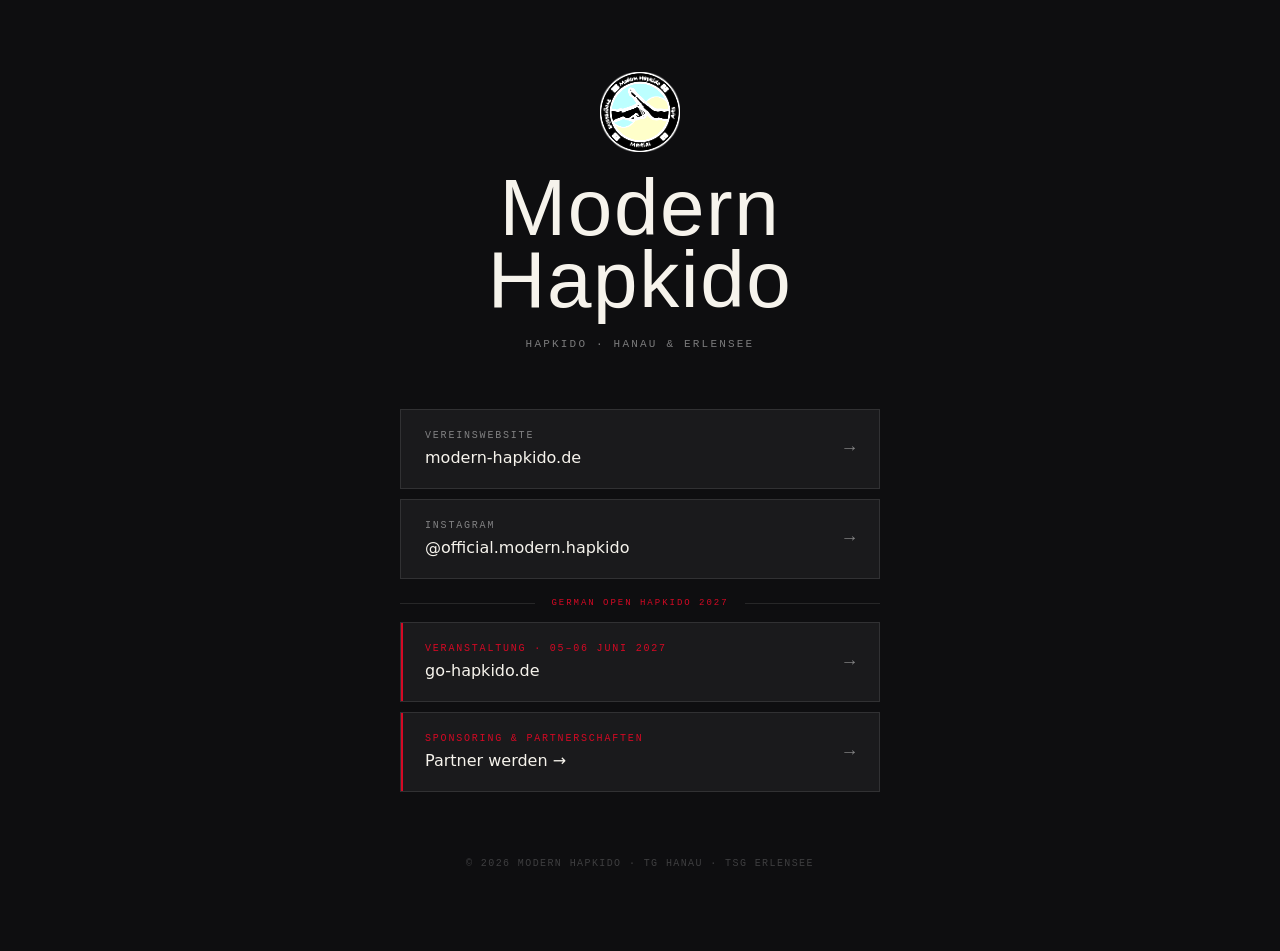
==== index.html @ 288d81b3 "Initial commit: Modern Hapkido Linktree Static single-page linktree in the style of the sponsoring s" ====
<!doctype html>
<html lang="de">
  <head>
    <meta charset="utf-8" />
    <title>Modern Hapkido</title>
    <meta name="viewport" content="width=device-width, initial-scale=1" />
    <meta name="description" content="Modern Hapkido — Hanau &amp; Erlensee. Alle Kanäle auf einen Blick." />

    <!-- Open Graph -->
    <meta property="og:title" content="Modern Hapkido" />
    <meta property="og:description" content="Website, Instagram und German Open 2027 — alle Links." />
    <meta property="og:type" content="website" />

    <link rel="stylesheet" href="fonts.css" />
    <link rel="stylesheet" href="style.css" />
  </head>
  <body>
    <div class="lt-page">

      <!-- Header -->
      <header class="lt-header">
        <div class="lt-logo">
          <img
            src="assets/img/logo/Modern-Hapkido-Logo-Transparent-Black.png"
            alt="Modern Hapkido Logo"
          />
        </div>
        <h1 class="lt-title">Modern<br />Hapkido</h1>
        <p class="lt-subtitle">Hapkido · Hanau &amp; Erlensee</p>
      </header>

      <!-- Links -->
      <nav class="lt-links" aria-label="Links">

        <a
          class="lt-link"
          href="https://www.modern-hapkido.de/"
          target="_blank"
          rel="noopener noreferrer"
        >
          <div class="lt-link-inner">
            <span class="lt-link-label">Vereinswebsite</span>
            <span class="lt-link-name">modern-hapkido.de</span>
          </div>
          <span class="lt-link-arrow">→</span>
        </a>

        <a
          class="lt-link"
          href="https://www.instagram.com/official.modern.hapkido/"
          target="_blank"
          rel="noopener noreferrer"
        >
          <div class="lt-link-inner">
            <span class="lt-link-label">Instagram</span>
            <span class="lt-link-name">@official.modern.hapkido</span>
          </div>
          <span class="lt-link-arrow">→</span>
        </a>

        <!-- Event Section -->
        <div class="lt-divider">
          <span class="lt-divider-label">German Open Hapkido 2027</span>
        </div>

        <a
          class="lt-link lt-link--event"
          href="https://go-hapkido.de"
          target="_blank"
          rel="noopener noreferrer"
        >
          <div class="lt-link-inner">
            <span class="lt-link-label">Veranstaltung · 05–06 Juni 2027</span>
            <span class="lt-link-name">go-hapkido.de</span>
          </div>
          <span class="lt-link-arrow">→</span>
        </a>

        <a
          class="lt-link lt-link--event"
          href="https://sponsoring.go-hapkido.de"
          target="_blank"
          rel="noopener noreferrer"
        >
          <div class="lt-link-inner">
            <span class="lt-link-label">Sponsoring &amp; Partnerschaften</span>
            <span class="lt-link-name">Partner werden →</span>
          </div>
          <span class="lt-link-arrow">→</span>
        </a>

      </nav>

      <!-- Footer -->
      <footer class="lt-footer">
        <p>© 2026 Modern Hapkido · TG Hanau · TSG Erlensee</p>
      </footer>

    </div>
  </body>
</html>
---- fonts.css ----
/* Lokal gehostete Schriften — kein Verbindungsaufbau zu Google-Servern */

/* ── Bebas Neue ─────────────────────────────────────────────────────────── */
@font-face {
  font-family: 'Bebas Neue';
  font-style: normal;
  font-weight: 400;
  font-display: swap;
  src: url(assets/fonts/bebas-neue-400-latin-ext.woff2) format('woff2');
  unicode-range: U+0100-02BA, U+02BD-02C5, U+02C7-02CC, U+02CE-02D7, U+02DD-02FF, U+0304, U+0308, U+0329, U+1D00-1DBF, U+1E00-1E9F, U+1EF2-1EFF, U+2020, U+20A0-20AB, U+20AD-20C0, U+2113, U+2C60-2C7F, U+A720-A7FF;
}
@font-face {
  font-family: 'Bebas Neue';
  font-style: normal;
  font-weight: 400;
  font-display: swap;
  src: url(assets/fonts/bebas-neue-400-latin.woff2) format('woff2');
  unicode-range: U+0000-00FF, U+0131, U+0152-0153, U+02BB-02BC, U+02C6, U+02DA, U+02DC, U+0304, U+0308, U+0329, U+2000-206F, U+20AC, U+2122, U+2191, U+2193, U+2212, U+2215, U+FEFF, U+FFFD;
}

/* ── Inter (variable weight 300–800) ────────────────────────────────────── */
@font-face {
  font-family: 'Inter';
  font-style: normal;
  font-weight: 300 800;
  font-display: swap;
  src: url(assets/fonts/inter-latin-ext.woff2) format('woff2');
  unicode-range: U+0100-02BA, U+02BD-02C5, U+02C7-02CC, U+02CE-02D7, U+02DD-02FF, U+0304, U+0308, U+0329, U+1D00-1DBF, U+1E00-1E9F, U+1EF2-1EFF, U+2020, U+20A0-20AB, U+20AD-20C0, U+2113, U+2C60-2C7F, U+A720-A7FF;
}
@font-face {
  font-family: 'Inter';
  font-style: normal;
  font-weight: 300 800;
  font-display: swap;
  src: url(assets/fonts/inter-latin.woff2) format('woff2');
  unicode-range: U+0000-00FF, U+0131, U+0152-0153, U+02BB-02BC, U+02C6, U+02DA, U+02DC, U+0304, U+0308, U+0329, U+2000-206F, U+20AC, U+2122, U+2191, U+2193, U+2212, U+2215, U+FEFF, U+FFFD;
}

/* ── JetBrains Mono (variable weight 400–600) ───────────────────────────── */
@font-face {
  font-family: 'JetBrains Mono';
  font-style: normal;
  font-weight: 400 600;
  font-display: swap;
  src: url(assets/fonts/jetbrains-mono-latin-ext.woff2) format('woff2');
  unicode-range: U+0100-02BA, U+02BD-02C5, U+02C7-02CC, U+02CE-02D7, U+02DD-02FF, U+0304, U+0308, U+0329, U+1D00-1DBF, U+1E00-1E9F, U+1EF2-1EFF, U+2020, U+20A0-20AB, U+20AD-20C0, U+2113, U+2C60-2C7F, U+A720-A7FF;
}
@font-face {
  font-family: 'JetBrains Mono';
  font-style: normal;
  font-weight: 400 600;
  font-display: swap;
  src: url(assets/fonts/jetbrains-mono-latin.woff2) format('woff2');
  unicode-range: U+0000-00FF, U+0131, U+0152-0153, U+02BB-02BC, U+02C6, U+02DA, U+02DC, U+0304, U+0308, U+0329, U+2000-206F, U+20AC, U+2122, U+2191, U+2193, U+2212, U+2215, U+FEFF, U+FFFD;
}
---- style.css ----
:root {
  --ink: #0e0e10;
  --ink-2: #1a1a1d;
  --paper: #f6f3ec;
  --paper-2: #efeae0;
  --line: rgba(255, 255, 255, 0.1);
  --muted: rgba(255, 255, 255, 0.45);
  --accent: oklch(0.55 0.22 25);
  --accent-deep: oklch(0.42 0.2 25);
  --gold: oklch(0.78 0.13 80);
  --serif: "Bebas Neue", "Helvetica Neue", sans-serif;
  --sans: "Inter", system-ui, sans-serif;
  --mono: "JetBrains Mono", ui-monospace, monospace;
}

* {
  box-sizing: border-box;
  margin: 0;
  padding: 0;
}

html, body {
  min-height: 100%;
}

body {
  background: var(--ink);
  color: var(--paper);
  font-family: var(--sans);
  font-size: 16px;
  line-height: 1.5;
  -webkit-font-smoothing: antialiased;
  text-rendering: optimizeLegibility;
}

/* ── Page shell ───────────────────────────────────────── */
.lt-page {
  min-height: 100vh;
  display: flex;
  flex-direction: column;
  align-items: center;
  padding: 72px 24px 80px;
}

/* ── Header ───────────────────────────────────────────── */
.lt-header {
  display: flex;
  flex-direction: column;
  align-items: center;
  gap: 20px;
  margin-bottom: 56px;
  text-align: center;
}

.lt-logo {
  width: 80px;
  height: 80px;
  display: flex;
  align-items: center;
  justify-content: center;
}

.lt-logo img {
  width: 100%;
  height: 100%;
  object-fit: contain;
  filter: invert(1) brightness(2);
}

.lt-title {
  font-family: var(--serif);
  font-size: clamp(52px, 10vw, 80px);
  font-weight: 400;
  line-height: 0.9;
  letter-spacing: 0.02em;
  color: var(--paper);
}

.lt-subtitle {
  font-family: var(--mono);
  font-size: 11px;
  letter-spacing: 0.2em;
  text-transform: uppercase;
  color: var(--muted);
}

/* ── Links container ──────────────────────────────────── */
.lt-links {
  width: 100%;
  max-width: 480px;
  display: flex;
  flex-direction: column;
  gap: 10px;
}

/* ── Single link card ─────────────────────────────────── */
.lt-link {
  display: flex;
  align-items: center;
  justify-content: space-between;
  gap: 16px;
  padding: 18px 24px;
  background: rgba(255, 255, 255, 0.05);
  border: 1px solid var(--line);
  color: var(--paper);
  text-decoration: none;
  transition: background 0.2s, border-color 0.2s, transform 0.2s;
  position: relative;
}

.lt-link::before {
  content: '';
  position: absolute;
  left: 0;
  top: 0;
  bottom: 0;
  width: 2px;
  background: var(--accent);
  transform: scaleY(0);
  transition: transform 0.2s;
}

.lt-link:hover {
  background: rgba(255, 255, 255, 0.09);
  border-color: rgba(255, 255, 255, 0.2);
  transform: translateY(-2px);
}

.lt-link:hover::before {
  transform: scaleY(1);
}

.lt-link-inner {
  display: flex;
  flex-direction: column;
  gap: 3px;
}

.lt-link-label {
  font-family: var(--mono);
  font-size: 10px;
  letter-spacing: 0.18em;
  text-transform: uppercase;
  color: var(--muted);
}

.lt-link-name {
  font-family: var(--sans);
  font-size: 16px;
  font-weight: 500;
  color: var(--paper);
}

.lt-link-arrow {
  font-family: var(--mono);
  font-size: 18px;
  color: var(--muted);
  transition: color 0.2s, transform 0.2s;
  flex-shrink: 0;
}

.lt-link:hover .lt-link-arrow {
  color: var(--accent);
  transform: translateX(3px);
}

/* Event-Variante mit Accent-Border */
.lt-link--event::before {
  background: var(--accent);
  transform: scaleY(1);
}

.lt-link--event .lt-link-label {
  color: var(--accent);
}

/* ── Section divider ──────────────────────────────────── */
.lt-divider {
  display: flex;
  align-items: center;
  gap: 16px;
  margin: 8px 0 2px;
  color: var(--muted);
}

.lt-divider::before,
.lt-divider::after {
  content: '';
  flex: 1;
  height: 1px;
  background: var(--line);
}

.lt-divider-label {
  font-family: var(--mono);
  font-size: 9px;
  letter-spacing: 0.22em;
  text-transform: uppercase;
  white-space: nowrap;
  color: var(--accent);
}

/* ── Footer ───────────────────────────────────────────── */
.lt-footer {
  margin-top: 64px;
  font-family: var(--mono);
  font-size: 10px;
  letter-spacing: 0.14em;
  text-transform: uppercase;
  color: rgba(255, 255, 255, 0.2);
  text-align: center;
}

/* ── Responsive ───────────────────────────────────────── */
@media (max-width: 480px) {
  .lt-page {
    padding: 56px 20px 64px;
  }

  .lt-logo {
    width: 64px;
    height: 64px;
  }

  .lt-header {
    gap: 16px;
    margin-bottom: 44px;
  }
}
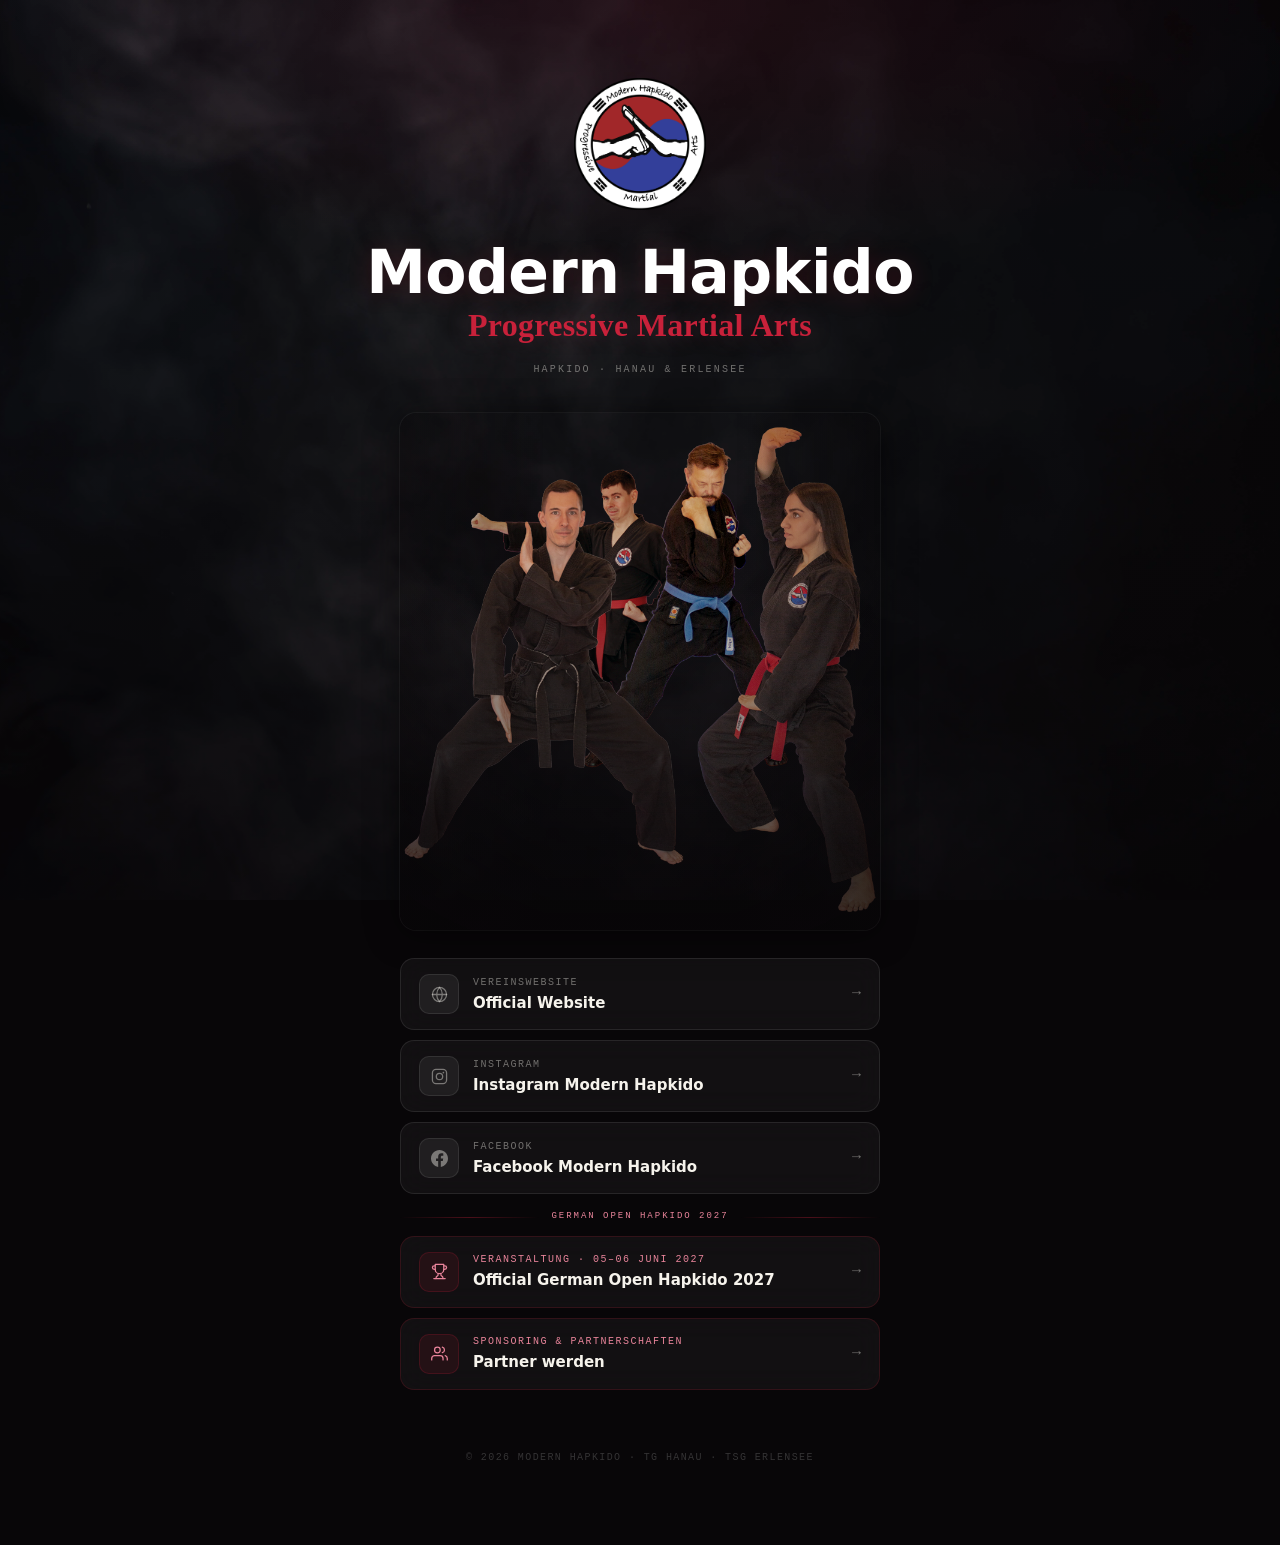
==== commit dbfe8342: "updatet linktree style and added facbook button" ====
--- a/index.html
+++ b/index.html
@@ -4,19 +4,26 @@
     <meta charset="utf-8" />
     <title>Modern Hapkido</title>
     <meta name="viewport" content="width=device-width, initial-scale=1" />
-    <meta name="description" content="Modern Hapkido — Hanau &amp; Erlensee. Alle Kanäle auf einen Blick." />
-
-    <!-- Open Graph -->
+    <meta
+      name="description"
+      content="Modern Hapkido — Hanau &amp; Erlensee. Alle Kanäle auf einen Blick."
+    />
+
     <meta property="og:title" content="Modern Hapkido" />
-    <meta property="og:description" content="Website, Instagram und German Open 2027 — alle Links." />
+    <meta
+      property="og:description"
+      content="Website, Instagram und German Open 2027 — alle Links."
+    />
     <meta property="og:type" content="website" />
 
     <link rel="stylesheet" href="fonts.css" />
     <link rel="stylesheet" href="style.css" />
   </head>
   <body>
+    <!-- Fixed smoke background -->
+    <div class="lt-bg" aria-hidden="true"></div>
+
     <div class="lt-page">
-
       <!-- Header -->
       <header class="lt-header">
         <div class="lt-logo">
@@ -25,35 +32,97 @@
             alt="Modern Hapkido Logo"
           />
         </div>
-        <h1 class="lt-title">Modern<br />Hapkido</h1>
+        <div class="lt-title-block">
+          <h1 class="lt-title-main">Modern Hapkido</h1>
+          <p class="lt-title-script">Progressive Martial Arts</p>
+        </div>
         <p class="lt-subtitle">Hapkido · Hanau &amp; Erlensee</p>
       </header>
 
+      <!-- Action photo strip -->
+      <div class="lt-action-strip" aria-hidden="true">
+        <img src="assets/img/bg/gruppe.png" alt="" />
+      </div>
+
       <!-- Links -->
       <nav class="lt-links" aria-label="Links">
-
         <a
           class="lt-link"
           href="https://www.modern-hapkido.de/"
           target="_blank"
           rel="noopener noreferrer"
         >
+          <div class="lt-link-icon">
+            <svg
+              viewBox="0 0 24 24"
+              fill="none"
+              stroke="currentColor"
+              stroke-width="1.8"
+              stroke-linecap="round"
+              stroke-linejoin="round"
+            >
+              <circle cx="12" cy="12" r="10" />
+              <path
+                d="M12 2a14.5 14.5 0 0 0 0 20M12 2a14.5 14.5 0 0 1 0 20M2 12h20"
+              />
+            </svg>
+          </div>
           <div class="lt-link-inner">
             <span class="lt-link-label">Vereinswebsite</span>
-            <span class="lt-link-name">modern-hapkido.de</span>
-          </div>
-          <span class="lt-link-arrow">→</span>
-        </a>
-
-        <a
-          class="lt-link"
+            <span class="lt-link-name">Official Website</span>
+          </div>
+          <span class="lt-link-arrow">→</span>
+        </a>
+
+        <a
+          class="lt-link lt-link--instagram"
           href="https://www.instagram.com/official.modern.hapkido/"
           target="_blank"
           rel="noopener noreferrer"
         >
+          <div class="lt-link-icon">
+            <svg
+              viewBox="0 0 24 24"
+              fill="none"
+              stroke="currentColor"
+              stroke-width="1.8"
+              stroke-linecap="round"
+              stroke-linejoin="round"
+            >
+              <rect x="2" y="2" width="20" height="20" rx="5" ry="5" />
+              <circle cx="12" cy="12" r="4.5" />
+              <circle
+                cx="17.5"
+                cy="6.5"
+                r="1.2"
+                fill="currentColor"
+                stroke="none"
+              />
+            </svg>
+          </div>
           <div class="lt-link-inner">
             <span class="lt-link-label">Instagram</span>
-            <span class="lt-link-name">@official.modern.hapkido</span>
+            <span class="lt-link-name">Instagram Modern Hapkido</span>
+          </div>
+          <span class="lt-link-arrow">→</span>
+        </a>
+
+        <a
+          class="lt-link lt-link--facebook"
+          href="https://www.facebook.com/ChunKiDoHapkido"
+          target="_blank"
+          rel="noopener noreferrer"
+        >
+          <div class="lt-link-icon">
+            <svg viewBox="0 0 24 24" fill="currentColor">
+              <path
+                d="M24 12.073c0-6.627-5.373-12-12-12s-12 5.373-12 12c0 5.99 4.388 10.954 10.125 11.854v-8.385H7.078v-3.47h3.047V9.43c0-3.007 1.792-4.669 4.533-4.669 1.312 0 2.686.235 2.686.235v2.953H15.83c-1.491 0-1.956.925-1.956 1.874v2.25h3.328l-.532 3.47h-2.796v8.385C19.612 23.027 24 18.062 24 12.073z"
+              />
+            </svg>
+          </div>
+          <div class="lt-link-inner">
+            <span class="lt-link-label">Facebook</span>
+            <span class="lt-link-name">Facebook Modern Hapkido</span>
           </div>
           <span class="lt-link-arrow">→</span>
         </a>
@@ -69,9 +138,30 @@
           target="_blank"
           rel="noopener noreferrer"
         >
+          <div class="lt-link-icon">
+            <svg
+              viewBox="0 0 24 24"
+              fill="none"
+              stroke="currentColor"
+              stroke-width="1.8"
+              stroke-linecap="round"
+              stroke-linejoin="round"
+            >
+              <path d="M6 9H4.5a2.5 2.5 0 0 1 0-5H6" />
+              <path d="M18 9h1.5a2.5 2.5 0 0 0 0-5H18" />
+              <path d="M4 22h16" />
+              <path
+                d="M10 14.66V17c0 .55-.47.98-.97 1.21C7.85 18.75 7 20.24 7 22"
+              />
+              <path
+                d="M14 14.66V17c0 .55.47.98.97 1.21C16.15 18.75 17 20.24 17 22"
+              />
+              <path d="M18 2H6v7a6 6 0 0 0 12 0V2Z" />
+            </svg>
+          </div>
           <div class="lt-link-inner">
             <span class="lt-link-label">Veranstaltung · 05–06 Juni 2027</span>
-            <span class="lt-link-name">go-hapkido.de</span>
+            <span class="lt-link-name">Official German Open Hapkido 2027</span>
           </div>
           <span class="lt-link-arrow">→</span>
         </a>
@@ -82,20 +172,33 @@
           target="_blank"
           rel="noopener noreferrer"
         >
+          <div class="lt-link-icon">
+            <svg
+              viewBox="0 0 24 24"
+              fill="none"
+              stroke="currentColor"
+              stroke-width="1.8"
+              stroke-linecap="round"
+              stroke-linejoin="round"
+            >
+              <path d="M17 21v-2a4 4 0 0 0-4-4H5a4 4 0 0 0-4 4v2" />
+              <circle cx="9" cy="7" r="4" />
+              <path d="M23 21v-2a4 4 0 0 0-3-3.87" />
+              <path d="M16 3.13a4 4 0 0 1 0 7.75" />
+            </svg>
+          </div>
           <div class="lt-link-inner">
             <span class="lt-link-label">Sponsoring &amp; Partnerschaften</span>
-            <span class="lt-link-name">Partner werden →</span>
-          </div>
-          <span class="lt-link-arrow">→</span>
-        </a>
-
+            <span class="lt-link-name">Partner werden</span>
+          </div>
+          <span class="lt-link-arrow">→</span>
+        </a>
       </nav>
 
       <!-- Footer -->
       <footer class="lt-footer">
         <p>© 2026 Modern Hapkido · TG Hanau · TSG Erlensee</p>
       </footer>
-
     </div>
   </body>
 </html>
--- a/fonts.css
+++ b/fonts.css
@@ -1,4 +1,22 @@
 /* Lokal gehostete Schriften — kein Verbindungsaufbau zu Google-Servern */
+
+/* ── Dancing Script (Kursiv / Script) ───────────────────────────────────── */
+@font-face {
+  font-family: 'Dancing Script';
+  font-style: normal;
+  font-weight: 700;
+  font-display: swap;
+  src: url(assets/fonts/dancing-script-700-latin-ext.woff2) format('woff2');
+  unicode-range: U+0100-02BA, U+02BD-02C5, U+02C7-02CC, U+02CE-02D7, U+02DD-02FF, U+0304, U+0308, U+0329, U+1D00-1DBF, U+1E00-1E9F, U+1EF2-1EFF, U+2020, U+20A0-20AB, U+20AD-20C0, U+2113, U+2C60-2C7F, U+A720-A7FF;
+}
+@font-face {
+  font-family: 'Dancing Script';
+  font-style: normal;
+  font-weight: 700;
+  font-display: swap;
+  src: url(assets/fonts/dancing-script-700-latin.woff2) format('woff2');
+  unicode-range: U+0000-00FF, U+0131, U+0152-0153, U+02BB-02BC, U+02C6, U+02DA, U+02DC, U+0304, U+0308, U+0329, U+2000-206F, U+20AC, U+2122, U+2191, U+2193, U+2212, U+2215, U+FEFF, U+FFFD;
+}
 
 /* ── Bebas Neue ─────────────────────────────────────────────────────────── */
 @font-face {
--- a/style.css
+++ b/style.css
@@ -1,14 +1,13 @@
 :root {
-  --ink: #0e0e10;
-  --ink-2: #1a1a1d;
+  --accent: #c8213a;
+  --accent-glow: rgba(200, 33, 58, 0.28);
+  --rose: #e8849a;
+  --rose-glow: rgba(232, 132, 154, 0.25);
+  --fb-blue: #1877f2;
   --paper: #f6f3ec;
-  --paper-2: #efeae0;
-  --line: rgba(255, 255, 255, 0.1);
-  --muted: rgba(255, 255, 255, 0.45);
-  --accent: oklch(0.55 0.22 25);
-  --accent-deep: oklch(0.42 0.2 25);
-  --gold: oklch(0.78 0.13 80);
-  --serif: "Bebas Neue", "Helvetica Neue", sans-serif;
+  --muted: rgba(246, 243, 236, 0.42);
+  --line: rgba(255, 255, 255, 0.07);
+  --script: "Dancing Script", cursive;
   --sans: "Inter", system-ui, sans-serif;
   --mono: "JetBrains Mono", ui-monospace, monospace;
 }
@@ -19,72 +18,158 @@
   padding: 0;
 }
 
-html, body {
+html,
+body {
   min-height: 100%;
 }
 
 body {
-  background: var(--ink);
+  background: #080608;
   color: var(--paper);
   font-family: var(--sans);
   font-size: 16px;
   line-height: 1.5;
   -webkit-font-smoothing: antialiased;
   text-rendering: optimizeLegibility;
-}
-
-/* ── Page shell ───────────────────────────────────────── */
+  overflow-x: hidden;
+}
+
+/* ── Smoke background ─────────────────────────────────────── */
+.lt-bg {
+  position: fixed;
+  inset: 0;
+  z-index: 0;
+  background-image: url("assets/img/bg/smoke.jpg");
+  background-size: cover;
+  background-position: center;
+  opacity: 0.55;
+}
+
+.lt-bg::after {
+  content: "";
+  position: absolute;
+  inset: 0;
+  background:
+    radial-gradient(
+      ellipse 90% 50% at 50% 0%,
+      rgba(180, 20, 50, 0.22) 0%,
+      transparent 60%
+    ),
+    linear-gradient(to bottom, rgba(8, 6, 8, 0.2) 0%, rgba(8, 6, 8, 0.6) 100%);
+}
+
+/* ── Page shell ───────────────────────────────────────────── */
 .lt-page {
+  position: relative;
+  z-index: 1;
   min-height: 100vh;
   display: flex;
   flex-direction: column;
   align-items: center;
-  padding: 72px 24px 80px;
-}
-
-/* ── Header ───────────────────────────────────────────── */
+  padding: 64px 24px 80px;
+}
+
+/* ── Header ───────────────────────────────────────────────── */
 .lt-header {
   display: flex;
   flex-direction: column;
   align-items: center;
-  gap: 20px;
-  margin-bottom: 56px;
+  gap: 18px;
+  margin-bottom: 36px;
   text-align: center;
 }
 
+/* Logo — white badge, no inversion needed */
 .lt-logo {
-  width: 80px;
-  height: 80px;
+  width: 10em;
+  height: auto;
   display: flex;
   align-items: center;
   justify-content: center;
+  padding: 14px;
 }
 
 .lt-logo img {
   width: 100%;
   height: 100%;
   object-fit: contain;
-  filter: invert(1) brightness(2);
-}
-
-.lt-title {
-  font-family: var(--serif);
-  font-size: clamp(52px, 10vw, 80px);
-  font-weight: 400;
-  line-height: 0.9;
-  letter-spacing: 0.02em;
-  color: var(--paper);
+}
+
+/* Title block */
+.lt-title-block {
+  display: flex;
+  flex-direction: column;
+  align-items: center;
+  gap: 4px;
+}
+
+.lt-title-main {
+  font-family: var(--sans);
+  font-size: clamp(34px, 8vw, 60px);
+  font-weight: 800;
+  line-height: 1;
+  letter-spacing: -0.01em;
+  color: #ffffff;
+  text-shadow: 0 2px 24px rgba(200, 33, 58, 0.18);
+}
+
+.lt-title-script {
+  font-family: var(--script);
+  font-size: clamp(19px, 5vw, 32px);
+  font-weight: 700;
+  line-height: 1.2;
+  color: var(--accent);
+  text-shadow: 0 0 24px var(--rose-glow);
+  letter-spacing: 0.01em;
 }
 
 .lt-subtitle {
   font-family: var(--mono);
-  font-size: 11px;
-  letter-spacing: 0.2em;
+  font-size: 10px;
+  letter-spacing: 0.22em;
   text-transform: uppercase;
   color: var(--muted);
 }
 
-/* ── Links container ──────────────────────────────────── */
+/* ── Action photo strip ───────────────────────────────────── */
+.lt-action-strip {
+  width: 100%;
+  max-width: 480px;
+  height: 100%;
+  border-radius: 16px;
+  overflow: hidden;
+  margin-bottom: 28px;
+  position: relative;
+  box-shadow:
+    0 4px 32px rgba(0, 0, 0, 0.5),
+    0 0 0 1px rgba(255, 255, 255, 0.06);
+}
+
+.lt-action-strip img {
+  width: 100%;
+  height: 100%;
+  object-fit: cover;
+  object-position: center 30%;
+  filter: brightness(0.85) contrast(1.05);
+}
+
+.lt-action-strip::after {
+  content: "";
+  position: absolute;
+  inset: 0;
+  background:
+    linear-gradient(to bottom, transparent 30%, rgba(8, 6, 8, 0.7) 100%),
+    linear-gradient(
+      to right,
+      rgba(8, 6, 8, 0.35) 0%,
+      transparent 30%,
+      transparent 70%,
+      rgba(8, 6, 8, 0.35) 100%
+    );
+  border-radius: 16px;
+}
+
+/* ── Links container ──────────────────────────────────────── */
 .lt-links {
   width: 100%;
   max-width: 480px;
@@ -93,102 +178,189 @@
   gap: 10px;
 }
 
-/* ── Single link card ─────────────────────────────────── */
+/* ── Single link card ─────────────────────────────────────── */
 .lt-link {
   display: flex;
   align-items: center;
-  justify-content: space-between;
-  gap: 16px;
-  padding: 18px 24px;
-  background: rgba(255, 255, 255, 0.05);
-  border: 1px solid var(--line);
+  gap: 14px;
+  padding: 15px 18px;
+  background: rgba(255, 255, 255, 0.045);
+  border: 1px solid rgba(255, 255, 255, 0.09);
+  border-radius: 14px;
   color: var(--paper);
   text-decoration: none;
-  transition: background 0.2s, border-color 0.2s, transform 0.2s;
+  backdrop-filter: blur(14px);
+  -webkit-backdrop-filter: blur(14px);
+  transition:
+    background 0.22s ease,
+    border-color 0.22s ease,
+    box-shadow 0.22s ease,
+    transform 0.22s ease;
   position: relative;
+  overflow: hidden;
 }
 
 .lt-link::before {
-  content: '';
+  content: "";
   position: absolute;
-  left: 0;
-  top: 0;
-  bottom: 0;
-  width: 2px;
-  background: var(--accent);
-  transform: scaleY(0);
-  transition: transform 0.2s;
+  inset: 0;
+  border-radius: 14px;
+  background: linear-gradient(
+    135deg,
+    rgba(255, 255, 255, 0.06) 0%,
+    transparent 55%
+  );
+  opacity: 0;
+  transition: opacity 0.22s ease;
 }
 
 .lt-link:hover {
-  background: rgba(255, 255, 255, 0.09);
-  border-color: rgba(255, 255, 255, 0.2);
+  background: rgba(255, 255, 255, 0.08);
+  border-color: rgba(200, 33, 58, 0.45);
+  box-shadow:
+    0 0 0 1px rgba(200, 33, 58, 0.15),
+    0 0 20px var(--accent-glow),
+    0 8px 28px rgba(0, 0, 0, 0.35);
   transform: translateY(-2px);
 }
 
 .lt-link:hover::before {
-  transform: scaleY(1);
+  opacity: 1;
+}
+
+/* Icon box */
+.lt-link-icon {
+  width: 40px;
+  height: 40px;
+  border-radius: 10px;
+  background: rgba(255, 255, 255, 0.06);
+  border: 1px solid rgba(255, 255, 255, 0.09);
+  display: flex;
+  align-items: center;
+  justify-content: center;
+  flex-shrink: 0;
+  color: var(--muted);
+  transition:
+    color 0.22s,
+    background 0.22s,
+    border-color 0.22s;
+}
+
+.lt-link-icon svg {
+  width: 17px;
+  height: 17px;
+}
+
+.lt-link:hover .lt-link-icon {
+  color: #fff;
+  background: rgba(200, 33, 58, 0.18);
+  border-color: rgba(200, 33, 58, 0.35);
+}
+
+/* Instagram — purple-pink glow on hover */
+.lt-link--instagram:hover {
+  border-color: rgba(200, 60, 160, 0.45);
+  box-shadow:
+    0 0 0 1px rgba(200, 60, 160, 0.15),
+    0 0 20px rgba(200, 60, 160, 0.2),
+    0 8px 28px rgba(0, 0, 0, 0.35);
+}
+
+.lt-link--instagram:hover .lt-link-icon {
+  background: rgba(200, 39, 120, 0.2);
+  border-color: rgba(200, 39, 120, 0.4);
+}
+
+/* Facebook — blue glow on hover */
+.lt-link--facebook:hover {
+  border-color: rgba(24, 119, 242, 0.45);
+  box-shadow:
+    0 0 0 1px rgba(24, 119, 242, 0.15),
+    0 0 20px rgba(24, 119, 242, 0.2),
+    0 8px 28px rgba(0, 0, 0, 0.35);
+}
+
+.lt-link--facebook:hover .lt-link-icon {
+  background: rgba(24, 119, 242, 0.2);
+  border-color: rgba(24, 119, 242, 0.4);
+  color: #fff;
 }
 
 .lt-link-inner {
   display: flex;
   flex-direction: column;
-  gap: 3px;
+  gap: 2px;
+  flex: 1;
+  min-width: 0;
 }
 
 .lt-link-label {
   font-family: var(--mono);
   font-size: 10px;
-  letter-spacing: 0.18em;
+  letter-spacing: 0.15em;
   text-transform: uppercase;
   color: var(--muted);
 }
 
 .lt-link-name {
   font-family: var(--sans);
-  font-size: 16px;
-  font-weight: 500;
+  font-size: 15px;
+  font-weight: 600;
   color: var(--paper);
+  white-space: nowrap;
+  overflow: hidden;
+  text-overflow: ellipsis;
 }
 
 .lt-link-arrow {
   font-family: var(--mono);
-  font-size: 18px;
+  font-size: 15px;
   color: var(--muted);
-  transition: color 0.2s, transform 0.2s;
+  transition:
+    color 0.22s,
+    transform 0.22s;
   flex-shrink: 0;
 }
 
 .lt-link:hover .lt-link-arrow {
   color: var(--accent);
-  transform: translateX(3px);
-}
-
-/* Event-Variante mit Accent-Border */
-.lt-link--event::before {
-  background: var(--accent);
-  transform: scaleY(1);
+  transform: translateX(4px);
+}
+
+/* Event variant — always has a subtle accent border */
+.lt-link--event {
+  border-color: rgba(200, 33, 58, 0.18);
 }
 
 .lt-link--event .lt-link-label {
-  color: var(--accent);
-}
-
-/* ── Section divider ──────────────────────────────────── */
+  color: var(--rose);
+}
+
+.lt-link--event .lt-link-icon {
+  background: rgba(200, 33, 58, 0.1);
+  border-color: rgba(200, 33, 58, 0.2);
+  color: var(--rose);
+}
+
+/* ── Section divider ──────────────────────────────────────── */
 .lt-divider {
   display: flex;
   align-items: center;
-  gap: 16px;
-  margin: 8px 0 2px;
-  color: var(--muted);
+  gap: 12px;
+  margin: 6px 0 2px;
 }
 
 .lt-divider::before,
 .lt-divider::after {
-  content: '';
+  content: "";
   flex: 1;
   height: 1px;
-  background: var(--line);
+  background: linear-gradient(
+    90deg,
+    transparent,
+    rgba(200, 33, 58, 0.35),
+    transparent
+  );
 }
 
 .lt-divider-label {
@@ -197,33 +369,38 @@
   letter-spacing: 0.22em;
   text-transform: uppercase;
   white-space: nowrap;
-  color: var(--accent);
-}
-
-/* ── Footer ───────────────────────────────────────────── */
+  color: var(--rose);
+}
+
+/* ── Footer ───────────────────────────────────────────────── */
 .lt-footer {
-  margin-top: 64px;
+  margin-top: 60px;
   font-family: var(--mono);
   font-size: 10px;
   letter-spacing: 0.14em;
   text-transform: uppercase;
-  color: rgba(255, 255, 255, 0.2);
+  color: rgba(255, 255, 255, 0.18);
   text-align: center;
 }
 
-/* ── Responsive ───────────────────────────────────────── */
+/* ── Responsive ───────────────────────────────────────────── */
 @media (max-width: 480px) {
   .lt-page {
-    padding: 56px 20px 64px;
+    padding: 52px 16px 64px;
   }
 
   .lt-logo {
-    width: 64px;
-    height: 64px;
+    width: 76px;
+    height: 76px;
+    padding: 12px;
   }
 
   .lt-header {
-    gap: 16px;
-    margin-bottom: 44px;
+    gap: 14px;
+    margin-bottom: 28px;
   }
-}
+
+  .lt-action-strip {
+    height: 150px;
+  }
+}
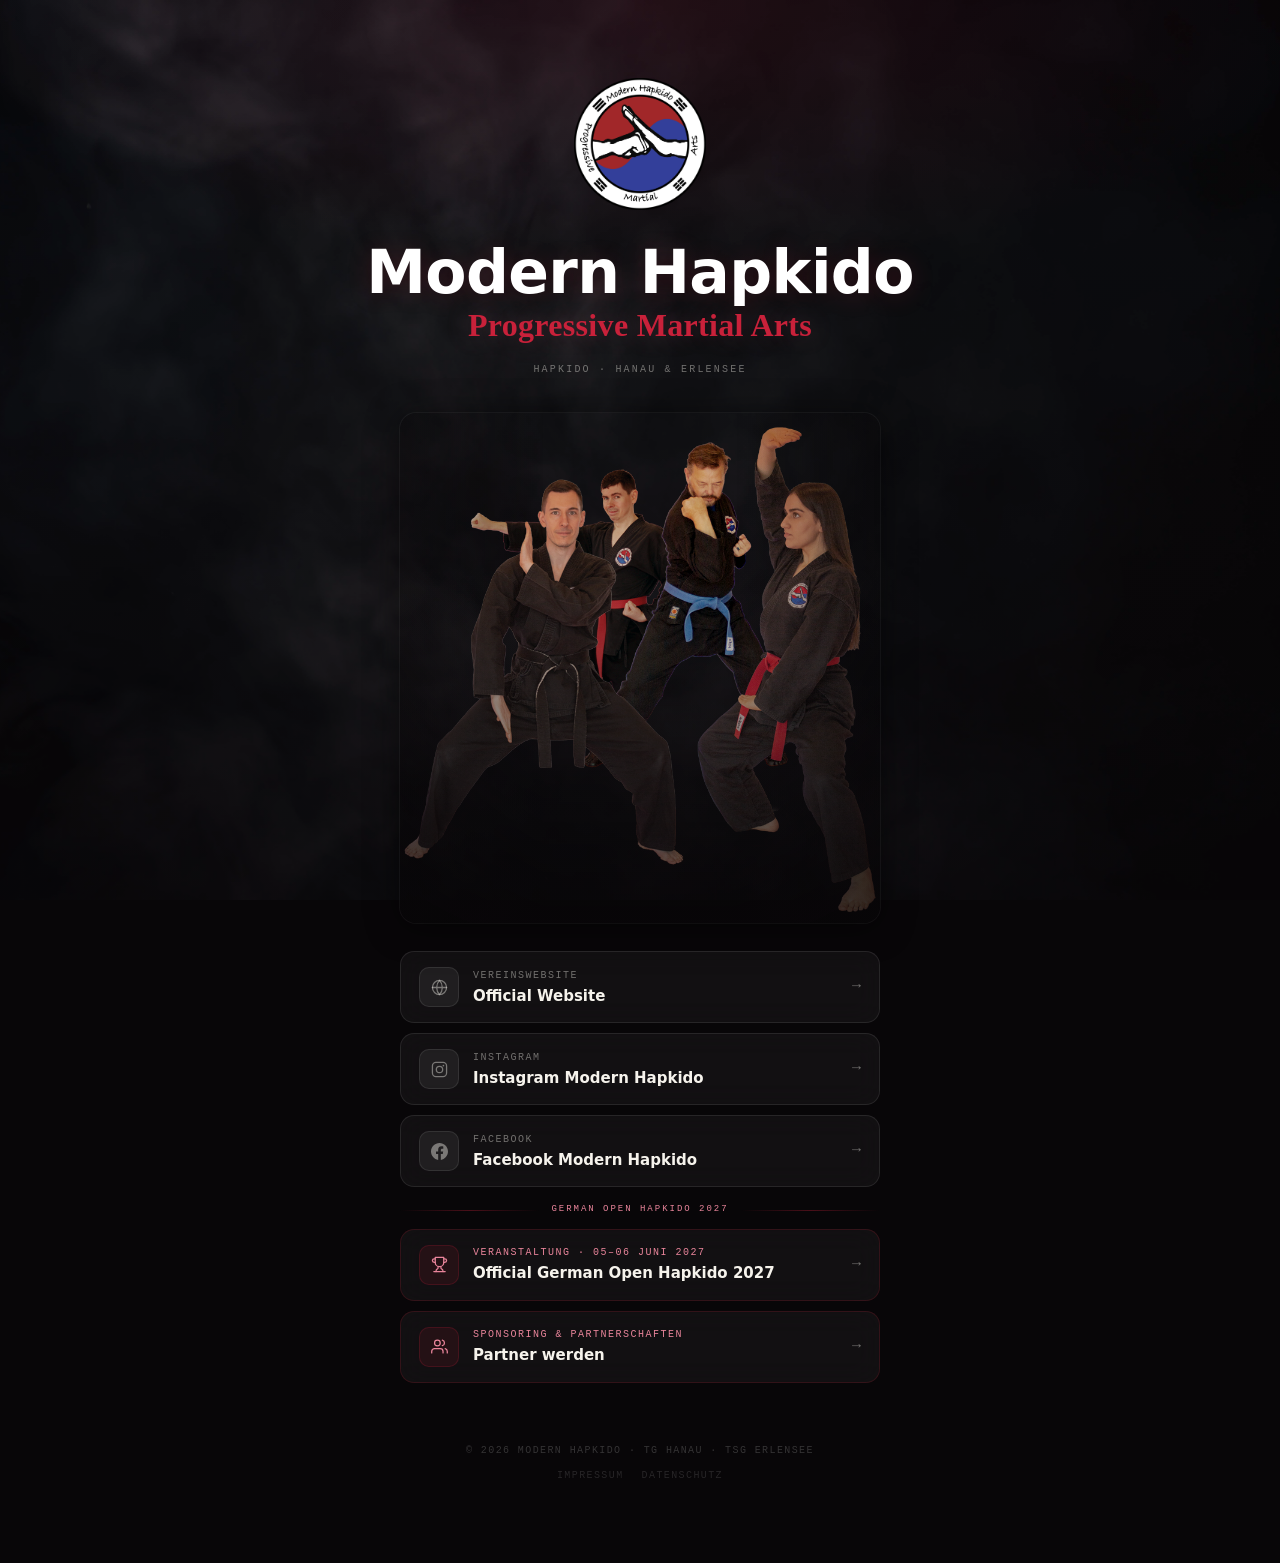
==== commit d4eff5e9: "fixes image and added dsgvo" ====
--- a/index.html
+++ b/index.html
@@ -198,6 +198,10 @@
       <!-- Footer -->
       <footer class="lt-footer">
         <p>© 2026 Modern Hapkido · TG Hanau · TSG Erlensee</p>
+        <p style="margin-top:10px; display:flex; gap:18px; justify-content:center;">
+          <a href="impressum.html" style="color:inherit; text-decoration:none; opacity:0.7;">Impressum</a>
+          <a href="datenschutz.html" style="color:inherit; text-decoration:none; opacity:0.7;">Datenschutz</a>
+        </p>
       </footer>
     </div>
   </body>
--- a/style.css
+++ b/style.css
@@ -135,7 +135,6 @@
 .lt-action-strip {
   width: 100%;
   max-width: 480px;
-  height: 100%;
   border-radius: 16px;
   overflow: hidden;
   margin-bottom: 28px;
@@ -147,9 +146,8 @@
 
 .lt-action-strip img {
   width: 100%;
-  height: 100%;
-  object-fit: cover;
-  object-position: center 30%;
+  height: auto;
+  display: block;
   filter: brightness(0.85) contrast(1.05);
 }
 
@@ -383,6 +381,122 @@
   text-align: center;
 }
 
+/* ── Legal pages (Impressum / Datenschutz) ────────────────── */
+.lp-page {
+  position: relative;
+  z-index: 1;
+  min-height: 100vh;
+  max-width: 680px;
+  margin: 0 auto;
+  padding: 56px 24px 80px;
+}
+
+.lp-back {
+  display: inline-flex;
+  align-items: center;
+  gap: 8px;
+  font-family: var(--mono);
+  font-size: 11px;
+  letter-spacing: 0.15em;
+  text-transform: uppercase;
+  color: var(--muted);
+  text-decoration: none;
+  margin-bottom: 40px;
+  transition: color 0.2s;
+}
+
+.lp-back:hover {
+  color: var(--accent);
+}
+
+.lp-title {
+  font-family: var(--sans);
+  font-size: clamp(28px, 6vw, 42px);
+  font-weight: 800;
+  letter-spacing: -0.01em;
+  color: #fff;
+  margin-bottom: 8px;
+}
+
+.lp-subtitle {
+  font-family: var(--mono);
+  font-size: 10px;
+  letter-spacing: 0.2em;
+  text-transform: uppercase;
+  color: var(--rose);
+  margin-bottom: 48px;
+}
+
+.lp-section {
+  margin-bottom: 36px;
+  padding: 24px;
+  background: rgba(255, 255, 255, 0.03);
+  border: 1px solid rgba(255, 255, 255, 0.07);
+  border-radius: 14px;
+  backdrop-filter: blur(14px);
+  -webkit-backdrop-filter: blur(14px);
+}
+
+.lp-section h2 {
+  font-family: var(--sans);
+  font-size: 13px;
+  font-weight: 700;
+  letter-spacing: 0.12em;
+  text-transform: uppercase;
+  color: var(--accent);
+  margin-bottom: 14px;
+}
+
+.lp-section h3 {
+  font-family: var(--sans);
+  font-size: 13px;
+  font-weight: 600;
+  color: rgba(246, 243, 236, 0.7);
+  margin-top: 18px;
+  margin-bottom: 6px;
+}
+
+.lp-section p {
+  font-family: var(--sans);
+  font-size: 14px;
+  line-height: 1.7;
+  color: rgba(246, 243, 236, 0.65);
+  margin-bottom: 10px;
+}
+
+.lp-section p:last-child {
+  margin-bottom: 0;
+}
+
+.lp-section a {
+  color: var(--rose);
+  text-decoration: none;
+  word-break: break-all;
+}
+
+.lp-section a:hover {
+  color: var(--accent);
+  text-decoration: underline;
+}
+
+.lp-section address {
+  font-style: normal;
+  font-family: var(--sans);
+  font-size: 14px;
+  line-height: 1.8;
+  color: rgba(246, 243, 236, 0.65);
+}
+
+.lp-footer {
+  margin-top: 48px;
+  font-family: var(--mono);
+  font-size: 10px;
+  letter-spacing: 0.14em;
+  text-transform: uppercase;
+  color: rgba(255, 255, 255, 0.15);
+  text-align: center;
+}
+
 /* ── Responsive ───────────────────────────────────────────── */
 @media (max-width: 480px) {
   .lt-page {
@@ -400,7 +514,4 @@
     margin-bottom: 28px;
   }
 
-  .lt-action-strip {
-    height: 150px;
-  }
-}
+}
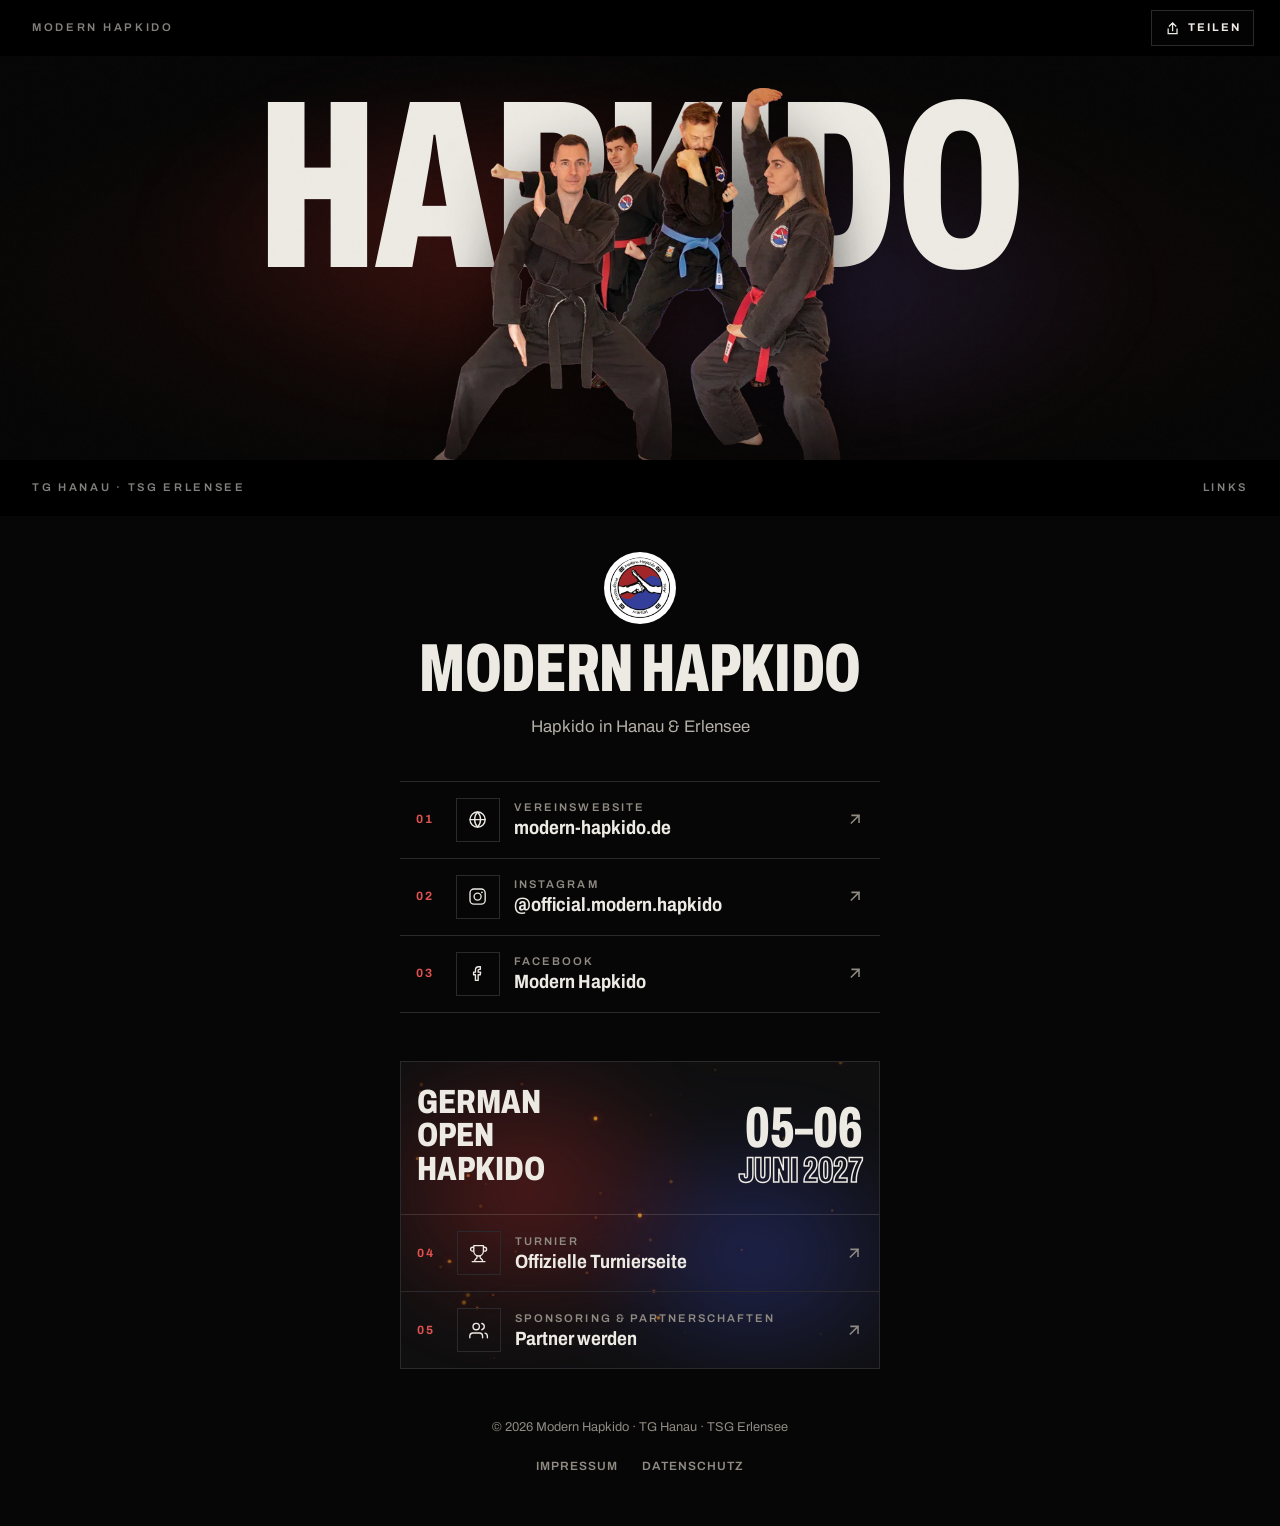
==== commit a33ebd22: "Linktree im Stil der neuen Vereinsseite neu gestaltet Übernimmt das Design-System von modern-hapkido" ====
--- a/index.html
+++ b/index.html
@@ -2,207 +2,189 @@
 <html lang="de">
   <head>
     <meta charset="utf-8" />
-    <title>Modern Hapkido</title>
-    <meta name="viewport" content="width=device-width, initial-scale=1" />
-    <meta
-      name="description"
-      content="Modern Hapkido — Hanau &amp; Erlensee. Alle Kanäle auf einen Blick."
-    />
+    <meta name="viewport" content="width=device-width, initial-scale=1, viewport-fit=cover" />
+    <title>Modern Hapkido · Alle Links</title>
+    <meta name="description" content="Modern Hapkido in Hanau und Erlensee: Vereinswebsite, Instagram, Facebook und die German Open Hapkido 2027 auf einen Blick." />
+    <meta name="theme-color" content="#060606" />
+    <meta name="color-scheme" content="dark" />
 
-    <meta property="og:title" content="Modern Hapkido" />
-    <meta
-      property="og:description"
-      content="Website, Instagram und German Open 2027 — alle Links."
-    />
     <meta property="og:type" content="website" />
+    <meta property="og:locale" content="de_DE" />
+    <meta property="og:site_name" content="Modern Hapkido" />
+    <meta property="og:title" content="Modern Hapkido · Alle Links" />
+    <meta property="og:description" content="Website, Instagram, Facebook und German Open Hapkido 2027." />
+    <meta property="og:image" content="assets/img/og.png" />
+    <meta property="og:image:width" content="1200" />
+    <meta property="og:image:height" content="630" />
+    <meta name="twitter:card" content="summary_large_image" />
 
-    <link rel="stylesheet" href="fonts.css" />
+    <link rel="icon" href="assets/img/favicon.ico" sizes="any" />
+    <link rel="icon" href="assets/img/favicon-32.png" type="image/png" sizes="32x32" />
+    <link rel="apple-touch-icon" href="assets/img/apple-touch-icon.png" />
+
+    <link rel="preload" href="assets/fonts/archivo-latin-wdth-normal.woff2" as="font" type="font/woff2" crossorigin />
+    <link rel="preload" as="image" type="image/webp" imagesrcset="assets/img/gruppe-s.webp 600w, assets/img/gruppe-l.webp 786w" imagesizes="(min-width: 40rem) 26rem, 80vw" fetchpriority="high" />
     <link rel="stylesheet" href="style.css" />
+    <script src="main.js" defer></script>
+
+    <script type="application/ld+json">
+      {
+        "@context": "https://schema.org",
+        "@type": "SportsOrganization",
+        "name": "Modern Hapkido",
+        "sport": "Hapkido",
+        "url": "https://www.modern-hapkido.de/",
+        "email": "info@modern-hapkido.de",
+        "areaServed": ["Hanau", "Erlensee"],
+        "sameAs": [
+          "https://www.instagram.com/official.modern.hapkido/",
+          "https://www.facebook.com/ChunKiDoHapkido"
+        ]
+      }
+    </script>
   </head>
   <body>
-    <!-- Fixed smoke background -->
-    <div class="lt-bg" aria-hidden="true"></div>
+    <a class="sprung" href="#links">Zu den Links springen</a>
 
-    <div class="lt-page">
-      <!-- Header -->
-      <header class="lt-header">
-        <div class="lt-logo">
-          <img
-            src="assets/img/logo/Modern-Hapkido-Logo-Transparent-Black.png"
-            alt="Modern Hapkido Logo"
-          />
-        </div>
-        <div class="lt-title-block">
-          <h1 class="lt-title-main">Modern Hapkido</h1>
-          <p class="lt-title-script">Progressive Martial Arts</p>
-        </div>
-        <p class="lt-subtitle">Hapkido · Hanau &amp; Erlensee</p>
-      </header>
+    <!-- Bühne im Stil des Promo-Trailers: Korn, Ecktexte, Kino-Balken, Figur vor riesiger Schrift -->
+    <header class="lt-buehne korn">
+      <div class="lt-buehne__feld" aria-hidden="true"></div>
 
-      <!-- Action photo strip -->
-      <div class="lt-action-strip" aria-hidden="true">
-        <img src="assets/img/bg/gruppe.png" alt="" />
+      <p class="lt-riesenwort" aria-hidden="true">
+        <span style="--i: 0">H</span><span style="--i: 1">a</span><span style="--i: 2">p</span><span style="--i: 3">k</span><span style="--i: 4">i</span><span style="--i: 5">d</span><span style="--i: 6">o</span>
+      </p>
+
+      <div class="lt-figur">
+        <img
+          src="assets/img/gruppe-s.webp"
+          srcset="assets/img/gruppe-s.webp 600w, assets/img/gruppe-l.webp 786w"
+          sizes="(min-width: 40rem) 26rem, 80vw"
+          width="600"
+          height="617"
+          alt="Vier Trainerinnen und Trainer von Modern Hapkido im schwarzen Dobok in Kampfhaltung"
+          fetchpriority="high"
+        />
+      </div>
+      <span class="lt-boden" aria-hidden="true"></span>
+
+      <span class="lt-kino lt-kino--oben" aria-hidden="true"></span>
+      <span class="lt-kino lt-kino--unten" aria-hidden="true"></span>
+
+      <span class="hud hud--ol" aria-hidden="true">Modern Hapkido</span>
+      <span class="hud hud--or" aria-hidden="true">Hanau · Erlensee</span>
+      <span class="hud hud--ul" aria-hidden="true">TG Hanau · TSG Erlensee</span>
+      <span class="hud hud--ur" aria-hidden="true">Links</span>
+
+      <!-- Teilen: erscheint nur mit JavaScript -->
+      <button class="lt-teilen" type="button" hidden>
+        <svg viewBox="0 0 24 24" aria-hidden="true"><path d="M12 15V3M7 8l5-5 5 5M5 13v7h14v-7" /></svg>
+        <span class="lt-teilen__text">Teilen</span>
+      </button>
+    </header>
+
+    <main class="lt-spalte">
+      <div class="lt-kopf">
+        <img class="lt-logo" src="assets/img/logo/logo-192.webp" srcset="assets/img/logo/logo-192.webp 192w, assets/img/logo/logo-512.webp 512w" sizes="4.5rem" width="192" height="192" alt="" />
+        <h1 class="lt-titel">Modern Hapkido</h1>
+        <p class="lt-unterzeile">Hapkido in Hanau &amp; Erlensee</p>
       </div>
 
-      <!-- Links -->
-      <nav class="lt-links" aria-label="Links">
-        <a
-          class="lt-link"
-          href="https://www.modern-hapkido.de/"
-          target="_blank"
-          rel="noopener noreferrer"
-        >
-          <div class="lt-link-icon">
-            <svg
-              viewBox="0 0 24 24"
-              fill="none"
-              stroke="currentColor"
-              stroke-width="1.8"
-              stroke-linecap="round"
-              stroke-linejoin="round"
-            >
-              <circle cx="12" cy="12" r="10" />
-              <path
-                d="M12 2a14.5 14.5 0 0 0 0 20M12 2a14.5 14.5 0 0 1 0 20M2 12h20"
-              />
-            </svg>
+      <nav id="links" aria-label="Kanäle von Modern Hapkido">
+        <ul class="lt-liste">
+          <li style="--i: 0">
+            <a class="lt-link" href="https://www.modern-hapkido.de/" target="_blank" rel="noopener">
+              <span class="lt-link__nr" aria-hidden="true">01</span>
+              <span class="lt-link__symbol" aria-hidden="true">
+                <svg viewBox="0 0 24 24"><circle cx="12" cy="12" r="9.5" /><path d="M12 2.5a14 14 0 0 0 0 19M12 2.5a14 14 0 0 1 0 19M2.5 12h19" /></svg>
+              </span>
+              <span class="lt-link__text">
+                <span class="lt-link__label">Vereinswebsite</span>
+                <span class="lt-link__name">modern-hapkido.de</span>
+              </span>
+              <svg class="lt-link__pfeil" viewBox="0 0 24 24" aria-hidden="true"><path d="M7 17 17 7M8 7h9v9" /></svg>
+              <span class="sr-only">(öffnet in neuem Tab)</span>
+            </a>
+          </li>
+          <li style="--i: 1">
+            <a class="lt-link" href="https://www.instagram.com/official.modern.hapkido/" target="_blank" rel="noopener">
+              <span class="lt-link__nr" aria-hidden="true">02</span>
+              <span class="lt-link__symbol" aria-hidden="true">
+                <svg viewBox="0 0 24 24"><rect x="2.5" y="2.5" width="19" height="19" rx="5" /><circle cx="12" cy="12" r="4.4" /><circle cx="17.4" cy="6.6" r="1.1" fill="currentColor" stroke="none" /></svg>
+              </span>
+              <span class="lt-link__text">
+                <span class="lt-link__label">Instagram</span>
+                <span class="lt-link__name">@official.modern.hapkido</span>
+              </span>
+              <svg class="lt-link__pfeil" viewBox="0 0 24 24" aria-hidden="true"><path d="M7 17 17 7M8 7h9v9" /></svg>
+              <span class="sr-only">(öffnet in neuem Tab)</span>
+            </a>
+          </li>
+          <li style="--i: 2">
+            <a class="lt-link" href="https://www.facebook.com/ChunKiDoHapkido" target="_blank" rel="noopener">
+              <span class="lt-link__nr" aria-hidden="true">03</span>
+              <span class="lt-link__symbol" aria-hidden="true">
+                <svg viewBox="0 0 24 24"><path d="M15.5 3.5h-2.2c-2.4 0-4 1.6-4 4.1v2.6H7v3.3h2.3v7h3.4v-7h2.6l.5-3.3h-3.1V8.1c0-.9.4-1.4 1.4-1.4h1.4Z" /></svg>
+              </span>
+              <span class="lt-link__text">
+                <span class="lt-link__label">Facebook</span>
+                <span class="lt-link__name">Modern Hapkido</span>
+              </span>
+              <svg class="lt-link__pfeil" viewBox="0 0 24 24" aria-hidden="true"><path d="M7 17 17 7M8 7h9v9" /></svg>
+              <span class="sr-only">(öffnet in neuem Tab)</span>
+            </a>
+          </li>
+        </ul>
+
+        <!-- German Open mit Taegeuk-Leuchtfeld und Glutfunken -->
+        <section class="lt-go" aria-labelledby="go-titel" data-glut>
+          <div class="lt-go__feld" aria-hidden="true"></div>
+          <div class="lt-go__kopf">
+            <h2 id="go-titel" class="lt-go__titel">German Open Hapkido</h2>
+            <p class="lt-go__datum">
+              <time datetime="2027-06-05">05–06</time>
+              <span>Juni 2027</span>
+            </p>
           </div>
-          <div class="lt-link-inner">
-            <span class="lt-link-label">Vereinswebsite</span>
-            <span class="lt-link-name">Official Website</span>
-          </div>
-          <span class="lt-link-arrow">→</span>
-        </a>
+          <ul class="lt-liste">
+            <li style="--i: 3">
+              <a class="lt-link" href="https://go-hapkido.de" target="_blank" rel="noopener">
+                <span class="lt-link__nr" aria-hidden="true">04</span>
+                <span class="lt-link__symbol" aria-hidden="true">
+                  <svg viewBox="0 0 24 24"><path d="M6 9H4.5a2.5 2.5 0 0 1 0-5H6M18 9h1.5a2.5 2.5 0 0 0 0-5H18M4 22h16M10 14.7V17c0 .6-.5 1-1 1.2C7.9 18.8 7 20.2 7 22M14 14.7V17c0 .6.5 1 1 1.2 1.1.5 2 2 2 3.8M18 2H6v7a6 6 0 0 0 12 0V2Z" /></svg>
+                </span>
+                <span class="lt-link__text">
+                  <span class="lt-link__label">Turnier</span>
+                  <span class="lt-link__name">Offizielle Turnierseite</span>
+                </span>
+                <svg class="lt-link__pfeil" viewBox="0 0 24 24" aria-hidden="true"><path d="M7 17 17 7M8 7h9v9" /></svg>
+                <span class="sr-only">(öffnet in neuem Tab)</span>
+              </a>
+            </li>
+            <li style="--i: 4">
+              <a class="lt-link" href="https://sponsoring.go-hapkido.de" target="_blank" rel="noopener">
+                <span class="lt-link__nr" aria-hidden="true">05</span>
+                <span class="lt-link__symbol" aria-hidden="true">
+                  <svg viewBox="0 0 24 24"><path d="M17 21v-2a4 4 0 0 0-4-4H5a4 4 0 0 0-4 4v2M23 21v-2a4 4 0 0 0-3-3.9M16 3.1a4 4 0 0 1 0 7.8" /><circle cx="9" cy="7" r="4" /></svg>
+                </span>
+                <span class="lt-link__text">
+                  <span class="lt-link__label">Sponsoring &amp; Partnerschaften</span>
+                  <span class="lt-link__name">Partner werden</span>
+                </span>
+                <svg class="lt-link__pfeil" viewBox="0 0 24 24" aria-hidden="true"><path d="M7 17 17 7M8 7h9v9" /></svg>
+                <span class="sr-only">(öffnet in neuem Tab)</span>
+              </a>
+            </li>
+          </ul>
+        </section>
+      </nav>
+    </main>
 
-        <a
-          class="lt-link lt-link--instagram"
-          href="https://www.instagram.com/official.modern.hapkido/"
-          target="_blank"
-          rel="noopener noreferrer"
-        >
-          <div class="lt-link-icon">
-            <svg
-              viewBox="0 0 24 24"
-              fill="none"
-              stroke="currentColor"
-              stroke-width="1.8"
-              stroke-linecap="round"
-              stroke-linejoin="round"
-            >
-              <rect x="2" y="2" width="20" height="20" rx="5" ry="5" />
-              <circle cx="12" cy="12" r="4.5" />
-              <circle
-                cx="17.5"
-                cy="6.5"
-                r="1.2"
-                fill="currentColor"
-                stroke="none"
-              />
-            </svg>
-          </div>
-          <div class="lt-link-inner">
-            <span class="lt-link-label">Instagram</span>
-            <span class="lt-link-name">Instagram Modern Hapkido</span>
-          </div>
-          <span class="lt-link-arrow">→</span>
-        </a>
-
-        <a
-          class="lt-link lt-link--facebook"
-          href="https://www.facebook.com/ChunKiDoHapkido"
-          target="_blank"
-          rel="noopener noreferrer"
-        >
-          <div class="lt-link-icon">
-            <svg viewBox="0 0 24 24" fill="currentColor">
-              <path
-                d="M24 12.073c0-6.627-5.373-12-12-12s-12 5.373-12 12c0 5.99 4.388 10.954 10.125 11.854v-8.385H7.078v-3.47h3.047V9.43c0-3.007 1.792-4.669 4.533-4.669 1.312 0 2.686.235 2.686.235v2.953H15.83c-1.491 0-1.956.925-1.956 1.874v2.25h3.328l-.532 3.47h-2.796v8.385C19.612 23.027 24 18.062 24 12.073z"
-              />
-            </svg>
-          </div>
-          <div class="lt-link-inner">
-            <span class="lt-link-label">Facebook</span>
-            <span class="lt-link-name">Facebook Modern Hapkido</span>
-          </div>
-          <span class="lt-link-arrow">→</span>
-        </a>
-
-        <!-- Event Section -->
-        <div class="lt-divider">
-          <span class="lt-divider-label">German Open Hapkido 2027</span>
-        </div>
-
-        <a
-          class="lt-link lt-link--event"
-          href="https://go-hapkido.de"
-          target="_blank"
-          rel="noopener noreferrer"
-        >
-          <div class="lt-link-icon">
-            <svg
-              viewBox="0 0 24 24"
-              fill="none"
-              stroke="currentColor"
-              stroke-width="1.8"
-              stroke-linecap="round"
-              stroke-linejoin="round"
-            >
-              <path d="M6 9H4.5a2.5 2.5 0 0 1 0-5H6" />
-              <path d="M18 9h1.5a2.5 2.5 0 0 0 0-5H18" />
-              <path d="M4 22h16" />
-              <path
-                d="M10 14.66V17c0 .55-.47.98-.97 1.21C7.85 18.75 7 20.24 7 22"
-              />
-              <path
-                d="M14 14.66V17c0 .55.47.98.97 1.21C16.15 18.75 17 20.24 17 22"
-              />
-              <path d="M18 2H6v7a6 6 0 0 0 12 0V2Z" />
-            </svg>
-          </div>
-          <div class="lt-link-inner">
-            <span class="lt-link-label">Veranstaltung · 05–06 Juni 2027</span>
-            <span class="lt-link-name">Official German Open Hapkido 2027</span>
-          </div>
-          <span class="lt-link-arrow">→</span>
-        </a>
-
-        <a
-          class="lt-link lt-link--event"
-          href="https://sponsoring.go-hapkido.de"
-          target="_blank"
-          rel="noopener noreferrer"
-        >
-          <div class="lt-link-icon">
-            <svg
-              viewBox="0 0 24 24"
-              fill="none"
-              stroke="currentColor"
-              stroke-width="1.8"
-              stroke-linecap="round"
-              stroke-linejoin="round"
-            >
-              <path d="M17 21v-2a4 4 0 0 0-4-4H5a4 4 0 0 0-4 4v2" />
-              <circle cx="9" cy="7" r="4" />
-              <path d="M23 21v-2a4 4 0 0 0-3-3.87" />
-              <path d="M16 3.13a4 4 0 0 1 0 7.75" />
-            </svg>
-          </div>
-          <div class="lt-link-inner">
-            <span class="lt-link-label">Sponsoring &amp; Partnerschaften</span>
-            <span class="lt-link-name">Partner werden</span>
-          </div>
-          <span class="lt-link-arrow">→</span>
-        </a>
-      </nav>
-
-      <!-- Footer -->
-      <footer class="lt-footer">
-        <p>© 2026 Modern Hapkido · TG Hanau · TSG Erlensee</p>
-        <p style="margin-top:10px; display:flex; gap:18px; justify-content:center;">
-          <a href="impressum.html" style="color:inherit; text-decoration:none; opacity:0.7;">Impressum</a>
-          <a href="datenschutz.html" style="color:inherit; text-decoration:none; opacity:0.7;">Datenschutz</a>
-        </p>
-      </footer>
-    </div>
+    <footer class="lt-fuss lt-spalte">
+      <p>© 2026 Modern Hapkido · TG Hanau · TSG Erlensee</p>
+      <p class="lt-fuss__links">
+        <a href="impressum.html">Impressum</a>
+        <a href="datenschutz.html">Datenschutz</a>
+      </p>
+    </footer>
   </body>
 </html>
--- a/style.css
+++ b/style.css
@@ -1,517 +1,396 @@
+/* Modern Hapkido · Linkseite
+   Ableger der Vereinsseite: Hallenschwarz, Kreide, Logo-Rot nur als Signal,
+   Logo-Blau nur im Taegeuk-Leuchtfeld. Schrift: Archivo (variabel, Breite und Stärke).
+   Bildsprache des Promo-Trailers: Filmkorn, Ecktexte, Kino-Balken, Figur vor riesiger Schrift. */
+
+@font-face {
+  font-family: "Archivo";
+  src: url("assets/fonts/archivo-latin-wdth-normal.woff2") format("woff2");
+  font-weight: 100 900;
+  font-stretch: 62% 125%;
+  font-display: swap;
+}
+
 :root {
-  --accent: #c8213a;
-  --accent-glow: rgba(200, 33, 58, 0.28);
-  --rose: #e8849a;
-  --rose-glow: rgba(232, 132, 154, 0.25);
-  --fb-blue: #1877f2;
-  --paper: #f6f3ec;
-  --muted: rgba(246, 243, 236, 0.42);
-  --line: rgba(255, 255, 255, 0.07);
-  --script: "Dancing Script", cursive;
-  --sans: "Inter", system-ui, sans-serif;
-  --mono: "JetBrains Mono", ui-monospace, monospace;
-}
-
-* {
-  box-sizing: border-box;
+  /* Farben (1:1 aus dem Design-System der Vereinsseite) */
+  --schwarz: #060606;
+  --flaeche-1: #0f0f10;
+  --flaeche-2: #17171a;
+  --linie: #2a2a2e;
+  --kreide: #edeae4;
+  --gedaempft: #b4afa6;
+  --leise: #8f8a82;
+  --rot: #a02828;
+  --rot-text: #e0524f;
+
+  --schrift: "Archivo", system-ui, sans-serif;
+  --spalte: 32rem;
+  --ease: cubic-bezier(0.16, 1, 0.3, 1);
+  color-scheme: dark;
+}
+
+/* ---------------------------------------------------------------- Grundlage */
+*, *::before, *::after { box-sizing: border-box; }
+html { -webkit-text-size-adjust: 100%; }
+body {
   margin: 0;
-  padding: 0;
-}
-
-html,
-body {
-  min-height: 100%;
-}
-
-body {
-  background: #080608;
-  color: var(--paper);
-  font-family: var(--sans);
-  font-size: 16px;
-  line-height: 1.5;
+  min-height: 100svh;
+  background: var(--schwarz);
+  color: var(--kreide);
+  font-family: var(--schrift);
+  font-size: 1.0625rem;
+  line-height: 1.6;
+  font-stretch: 100%;
+  text-rendering: optimizeLegibility;
   -webkit-font-smoothing: antialiased;
-  text-rendering: optimizeLegibility;
-  overflow-x: hidden;
-}
-
-/* ── Smoke background ─────────────────────────────────────── */
-.lt-bg {
-  position: fixed;
-  inset: 0;
-  z-index: 0;
-  background-image: url("assets/img/bg/smoke.jpg");
-  background-size: cover;
-  background-position: center;
-  opacity: 0.55;
-}
-
-.lt-bg::after {
-  content: "";
-  position: absolute;
-  inset: 0;
+  overflow-x: clip;
+}
+img, svg { display: block; max-width: 100%; }
+img { height: auto; }
+h1, h2, h3, p, ul, address { margin: 0; }
+ul { padding: 0; list-style: none; }
+a { color: inherit; text-underline-offset: 0.22em; text-decoration-thickness: 1px; }
+a:hover { text-decoration-color: var(--rot-text); }
+button { font: inherit; color: inherit; }
+::selection { background: var(--rot); color: #fff; }
+:focus-visible { outline: 3px solid var(--kreide); outline-offset: 3px; }
+
+.sr-only {
+  position: absolute; width: 1px; height: 1px; padding: 0; margin: -1px;
+  overflow: hidden; clip: rect(0 0 0 0); white-space: nowrap; border: 0;
+}
+.sprung {
+  position: fixed; left: 1rem; top: 1rem; z-index: 100;
+  padding: 0.75rem 1rem; background: var(--kreide); color: var(--schwarz);
+  font-weight: 700; text-decoration: none; transform: translateY(-200%);
+}
+.sprung:focus { transform: none; }
+
+.lt-spalte { width: 100%; max-width: var(--spalte); margin-inline: auto; padding-inline: 1rem; }
+
+/* ---------------------------------------------------------------- Trailer-Bildsprache */
+/* Filmkorn */
+.korn { position: relative; isolation: isolate; }
+.korn::after {
+  content: ""; position: absolute; inset: -50%; z-index: 5; pointer-events: none;
+  background: url("assets/img/korn.webp"); opacity: 0.09; mix-blend-mode: overlay;
+  animation: korn 0.9s steps(1) infinite;
+}
+@keyframes korn {
+  0% { transform: translate(0, 0); } 20% { transform: translate(-3%, 2%); } 40% { transform: translate(2%, -3%); }
+  60% { transform: translate(-1%, 3%); } 80% { transform: translate(3%, 1%); } 100% { transform: translate(0, 0); }
+}
+
+/* Kleine Ecktexte wie im Trailer */
+.hud {
+  position: absolute; z-index: 7; pointer-events: none;
+  font-size: 0.66rem; font-weight: 600; letter-spacing: 0.24em; text-transform: uppercase;
+  color: rgba(237, 234, 228, 0.55); line-height: 1;
+}
+.hud--ol { left: 1rem; top: 1rem; } .hud--or { right: 1rem; top: 1rem; }
+.hud--ul { left: 1rem; bottom: 1rem; } .hud--ur { right: 1rem; bottom: 1rem; }
+
+/* Taegeuk-Leuchtfeld: Rot und Blau nur als Paar */
+@keyframes atmen { to { transform: rotate(25deg) scale(1.08); } }
+
+/* ---------------------------------------------------------------- Bühne */
+.lt-buehne {
+  display: grid; place-items: end center;
+  overflow: clip;
+  padding-top: 4.25rem;
+  background: radial-gradient(ellipse 80% 60% at 50% 55%, #1a0b07 0%, var(--schwarz) 72%);
+}
+/* Nur diese drei teilen sich die Zelle; absolut gesetzte Teile beziehen sich auf die ganze Bühne */
+.lt-riesenwort, .lt-figur, .lt-boden { grid-area: 1 / 1; }
+.lt-buehne__feld {
+  position: absolute; inset: 0; z-index: 0; opacity: 0.55; pointer-events: none;
   background:
-    radial-gradient(
-      ellipse 90% 50% at 50% 0%,
-      rgba(180, 20, 50, 0.22) 0%,
-      transparent 60%
-    ),
-    linear-gradient(to bottom, rgba(8, 6, 8, 0.2) 0%, rgba(8, 6, 8, 0.6) 100%);
-}
-
-/* ── Page shell ───────────────────────────────────────────── */
-.lt-page {
-  position: relative;
-  z-index: 1;
-  min-height: 100vh;
-  display: flex;
-  flex-direction: column;
-  align-items: center;
-  padding: 64px 24px 80px;
-}
-
-/* ── Header ───────────────────────────────────────────────── */
-.lt-header {
-  display: flex;
-  flex-direction: column;
-  align-items: center;
-  gap: 18px;
-  margin-bottom: 36px;
-  text-align: center;
-}
-
-/* Logo — white badge, no inversion needed */
-.lt-logo {
-  width: 10em;
-  height: auto;
-  display: flex;
-  align-items: center;
-  justify-content: center;
-  padding: 14px;
-}
-
-.lt-logo img {
+    radial-gradient(closest-side at 38% 46%, rgba(160, 40, 40, 0.5), transparent 70%),
+    radial-gradient(closest-side at 64% 56%, rgba(50, 60, 150, 0.45), transparent 70%);
+  filter: blur(30px);
+  animation: atmen 18s ease-in-out infinite alternate;
+}
+
+/* Riesenwort hinter der Figur */
+.lt-riesenwort {
+  position: relative; z-index: 1; align-self: center;
+  display: flex; perspective: 600px;
+  margin-bottom: 18%;
+  font-size: clamp(5rem, 1rem + 24vw, 15rem);
+  font-stretch: 62%; font-weight: 800; text-transform: uppercase;
+  line-height: 0.8; letter-spacing: -0.01em; white-space: nowrap;
+  color: var(--kreide);
+}
+.lt-riesenwort span {
+  display: inline-block; transform-origin: 50% 100%;
+  animation: buchstabe 0.9s var(--ease) both;
+  animation-delay: calc(0.2s + var(--i) * 0.05s);
+}
+@keyframes buchstabe { from { opacity: 0; transform: translateY(0.3em) rotateX(-85deg); } }
+
+/* Freisteller der eigenen Leute */
+.lt-figur {
+  position: relative; z-index: 2;
+  width: min(80vw, 26rem);
+  /* Schatten auf dem Rahmen, Maske auf dem Bild: so wird der Schatten nicht an der Bildkante abgeschnitten */
+  filter: drop-shadow(0 24px 30px rgba(0, 0, 0, 0.65));
+}
+.lt-figur img {
   width: 100%;
-  height: 100%;
-  object-fit: contain;
-}
-
-/* Title block */
-.lt-title-block {
-  display: flex;
-  flex-direction: column;
-  align-items: center;
-  gap: 4px;
-}
-
-.lt-title-main {
-  font-family: var(--sans);
-  font-size: clamp(34px, 8vw, 60px);
-  font-weight: 800;
-  line-height: 1;
-  letter-spacing: -0.01em;
-  color: #ffffff;
-  text-shadow: 0 2px 24px rgba(200, 33, 58, 0.18);
-}
-
-.lt-title-script {
-  font-family: var(--script);
-  font-size: clamp(19px, 5vw, 32px);
-  font-weight: 700;
-  line-height: 1.2;
-  color: var(--accent);
-  text-shadow: 0 0 24px var(--rose-glow);
-  letter-spacing: 0.01em;
-}
-
-.lt-subtitle {
-  font-family: var(--mono);
-  font-size: 10px;
-  letter-spacing: 0.22em;
-  text-transform: uppercase;
-  color: var(--muted);
-}
-
-/* ── Action photo strip ───────────────────────────────────── */
-.lt-action-strip {
-  width: 100%;
-  max-width: 480px;
-  border-radius: 16px;
-  overflow: hidden;
-  margin-bottom: 28px;
-  position: relative;
-  box-shadow:
-    0 4px 32px rgba(0, 0, 0, 0.5),
-    0 0 0 1px rgba(255, 255, 255, 0.06);
-}
-
-.lt-action-strip img {
-  width: 100%;
-  height: auto;
-  display: block;
-  filter: brightness(0.85) contrast(1.05);
-}
-
-.lt-action-strip::after {
-  content: "";
-  position: absolute;
-  inset: 0;
+  filter: contrast(1.05);
+  -webkit-mask-image: linear-gradient(to bottom, #000 72%, transparent 97%);
+  mask-image: linear-gradient(to bottom, #000 72%, transparent 97%);
+  animation: figur 1.4s var(--ease) 0.45s both;
+}
+@keyframes figur { from { opacity: 0; transform: translateY(6%) scale(0.96); } }
+
+.lt-boden {
+  position: relative; z-index: 3; align-self: end;
+  width: calc(100% - 2rem); height: 1px; margin-bottom: 2.6rem;
+  background: linear-gradient(90deg, transparent, rgba(237, 234, 228, 0.55) 15%, rgba(237, 234, 228, 0.55) 85%, transparent);
+  transform-origin: left;
+  animation: boden 1.6s cubic-bezier(0.87, 0, 0.13, 1) 0.7s both;
+}
+@keyframes boden { from { transform: scaleX(0); } }
+
+/* Kino-Balken fahren beim Laden ein */
+.lt-kino {
+  position: absolute; left: 0; right: 0; z-index: 6; height: 2.75rem;
+  background: #000; pointer-events: none;
+  animation: kino 1.2s var(--ease) both;
+}
+.lt-kino--oben { top: 0; transform-origin: top; }
+.lt-kino--unten { bottom: 0; transform-origin: bottom; }
+@keyframes kino { from { transform: scaleY(0); } }
+
+/* Teilen (leiser Knopf) */
+.lt-teilen {
+  position: absolute; z-index: 8; right: 0.6rem; top: 0.45rem;
+  display: inline-flex; align-items: center; gap: 0.45rem;
+  min-height: 2.25rem; padding: 0 0.8rem;
+  border: 1px solid var(--linie); background: rgba(6, 6, 6, 0.6); cursor: pointer;
+  font-size: 0.7rem; font-weight: 700; letter-spacing: 0.18em; text-transform: uppercase;
+  transition: border-color .25s var(--ease), background-color .25s var(--ease);
+}
+.lt-teilen:hover { border-color: var(--kreide); background: var(--flaeche-2); }
+.lt-teilen svg { width: 0.95rem; height: 0.95rem; fill: none; stroke: currentColor; stroke-width: 2; stroke-linecap: square; }
+/* Ist der Knopf da, weicht der Ecktext oben rechts */
+.lt-buehne:has(.lt-teilen:not([hidden])) .hud--or { display: none; }
+
+/* ---------------------------------------------------------------- Kopf */
+.lt-kopf {
+  display: grid; justify-items: center; gap: 0.9rem; text-align: center;
+  padding-block: 2.25rem 2.5rem;
+}
+.lt-kopf > * { animation: auftauchen 0.9s var(--ease) both; }
+.lt-kopf > :nth-child(1) { animation-delay: 0.35s; }
+.lt-kopf > :nth-child(2) { animation-delay: 0.42s; }
+.lt-kopf > :nth-child(3) { animation-delay: 0.49s; }
+@keyframes auftauchen { from { opacity: 0; transform: translateY(1rem); } }
+
+.lt-logo { width: 4.5rem; height: 4.5rem; padding: 0.35rem; border-radius: 50%; background: #fff; }
+.lt-titel {
+  font-size: clamp(2.9rem, 1.8rem + 5vw, 4.25rem);
+  font-stretch: 62%; font-weight: 800; text-transform: uppercase;
+  line-height: 0.9; letter-spacing: -0.005em; text-wrap: balance;
+}
+.lt-unterzeile { color: var(--gedaempft); font-size: 1.05rem; }
+
+/* ---------------------------------------------------------------- Linkliste */
+.lt-liste { border-top: 1px solid var(--linie); }
+.lt-liste > li {
+  border-bottom: 1px solid var(--linie);
+  animation: auftauchen 0.8s var(--ease) both;
+  animation-delay: calc(0.5s + var(--i) * 0.07s);
+}
+
+.lt-link {
+  --x: 50%; --y: 50%;
+  position: relative; isolation: isolate;
+  display: grid; grid-template-columns: auto auto 1fr auto; align-items: center; gap: 0.9rem;
+  min-height: 4.75rem; padding: 0.9rem 0.75rem;
+  text-decoration: none;
+  transition: background-color .3s var(--ease);
+}
+/* Lichtkegel folgt dem Zeiger (Position aus main.js) */
+.lt-link::before {
+  content: ""; position: absolute; inset: 0; z-index: -1; pointer-events: none; opacity: 0;
+  background: radial-gradient(14rem circle at var(--x) var(--y), rgba(237, 234, 228, 0.07), transparent 70%);
+  transition: opacity .35s var(--ease);
+}
+/* Signalrote Linie zieht von links auf */
+.lt-link::after {
+  content: ""; position: absolute; left: 0; right: 0; bottom: -1px; height: 2px;
+  background: var(--rot-text); transform: scaleX(0); transform-origin: left;
+  transition: transform .55s var(--ease);
+}
+.lt-link:hover, .lt-link:focus-visible { background: var(--flaeche-2); }
+.lt-link:hover::before { opacity: 1; }
+.lt-link:hover::after, .lt-link:focus-visible::after { transform: scaleX(1); }
+.lt-link:active { background: #1f1f23; }
+.lt-link:focus-visible { outline-offset: -3px; }
+
+.lt-link__nr {
+  min-width: 1.6rem;
+  font-size: 0.75rem; font-weight: 700; letter-spacing: 0.2em;
+  font-variant-numeric: tabular-nums; color: var(--rot-text);
+}
+.lt-link__symbol {
+  display: grid; place-items: center; width: 2.75rem; height: 2.75rem;
+  border: 1px solid var(--linie);
+  transition: border-color .3s var(--ease), background-color .3s var(--ease), color .3s var(--ease);
+}
+.lt-link__symbol svg { width: 1.2rem; height: 1.2rem; fill: none; stroke: currentColor; stroke-width: 1.7; stroke-linecap: round; stroke-linejoin: round; }
+.lt-link:hover .lt-link__symbol, .lt-link:focus-visible .lt-link__symbol { border-color: var(--kreide); background: var(--kreide); color: var(--schwarz); }
+
+.lt-link__text { display: grid; gap: 0.15rem; min-width: 0; }
+.lt-link__label {
+  font-size: 0.7rem; font-weight: 600; letter-spacing: 0.18em; text-transform: uppercase;
+  color: var(--leise); line-height: 1.3;
+}
+.lt-link__name {
+  font-size: 1.2rem; font-stretch: 85%; font-weight: 700; line-height: 1.15;
+  overflow: hidden; text-overflow: ellipsis; white-space: nowrap;
+}
+.lt-link__pfeil {
+  width: 1.15rem; height: 1.15rem; fill: none; stroke: currentColor; stroke-width: 2; stroke-linecap: square;
+  color: var(--leise);
+  transition: transform .35s var(--ease), color .3s var(--ease);
+}
+.lt-link:hover .lt-link__pfeil, .lt-link:focus-visible .lt-link__pfeil { color: var(--kreide); transform: translate(3px, -3px); }
+
+/* ---------------------------------------------------------------- German Open */
+.lt-go {
+  position: relative; overflow: clip; isolation: isolate;
+  margin-top: 3rem; background: var(--flaeche-1); border: 1px solid var(--linie);
+}
+.lt-go__feld {
+  position: absolute; inset: -30%; z-index: -2; opacity: 0.8; pointer-events: none;
   background:
-    linear-gradient(to bottom, transparent 30%, rgba(8, 6, 8, 0.7) 100%),
-    linear-gradient(
-      to right,
-      rgba(8, 6, 8, 0.35) 0%,
-      transparent 30%,
-      transparent 70%,
-      rgba(8, 6, 8, 0.35) 100%
-    );
-  border-radius: 16px;
-}
-
-/* ── Links container ──────────────────────────────────────── */
-.lt-links {
-  width: 100%;
-  max-width: 480px;
-  display: flex;
-  flex-direction: column;
-  gap: 10px;
-}
-
-/* ── Single link card ─────────────────────────────────────── */
-.lt-link {
-  display: flex;
-  align-items: center;
-  gap: 14px;
-  padding: 15px 18px;
-  background: rgba(255, 255, 255, 0.045);
-  border: 1px solid rgba(255, 255, 255, 0.09);
-  border-radius: 14px;
-  color: var(--paper);
-  text-decoration: none;
-  backdrop-filter: blur(14px);
-  -webkit-backdrop-filter: blur(14px);
-  transition:
-    background 0.22s ease,
-    border-color 0.22s ease,
-    box-shadow 0.22s ease,
-    transform 0.22s ease;
-  position: relative;
-  overflow: hidden;
-}
-
-.lt-link::before {
-  content: "";
-  position: absolute;
-  inset: 0;
-  border-radius: 14px;
-  background: linear-gradient(
-    135deg,
-    rgba(255, 255, 255, 0.06) 0%,
-    transparent 55%
-  );
-  opacity: 0;
-  transition: opacity 0.22s ease;
-}
-
-.lt-link:hover {
-  background: rgba(255, 255, 255, 0.08);
-  border-color: rgba(200, 33, 58, 0.45);
-  box-shadow:
-    0 0 0 1px rgba(200, 33, 58, 0.15),
-    0 0 20px var(--accent-glow),
-    0 8px 28px rgba(0, 0, 0, 0.35);
-  transform: translateY(-2px);
-}
-
-.lt-link:hover::before {
-  opacity: 1;
-}
-
-/* Icon box */
-.lt-link-icon {
-  width: 40px;
-  height: 40px;
-  border-radius: 10px;
-  background: rgba(255, 255, 255, 0.06);
-  border: 1px solid rgba(255, 255, 255, 0.09);
-  display: flex;
-  align-items: center;
-  justify-content: center;
-  flex-shrink: 0;
-  color: var(--muted);
-  transition:
-    color 0.22s,
-    background 0.22s,
-    border-color 0.22s;
-}
-
-.lt-link-icon svg {
-  width: 17px;
-  height: 17px;
-}
-
-.lt-link:hover .lt-link-icon {
-  color: #fff;
-  background: rgba(200, 33, 58, 0.18);
-  border-color: rgba(200, 33, 58, 0.35);
-}
-
-/* Instagram — purple-pink glow on hover */
-.lt-link--instagram:hover {
-  border-color: rgba(200, 60, 160, 0.45);
-  box-shadow:
-    0 0 0 1px rgba(200, 60, 160, 0.15),
-    0 0 20px rgba(200, 60, 160, 0.2),
-    0 8px 28px rgba(0, 0, 0, 0.35);
-}
-
-.lt-link--instagram:hover .lt-link-icon {
-  background: rgba(200, 39, 120, 0.2);
-  border-color: rgba(200, 39, 120, 0.4);
-}
-
-/* Facebook — blue glow on hover */
-.lt-link--facebook:hover {
-  border-color: rgba(24, 119, 242, 0.45);
-  box-shadow:
-    0 0 0 1px rgba(24, 119, 242, 0.15),
-    0 0 20px rgba(24, 119, 242, 0.2),
-    0 8px 28px rgba(0, 0, 0, 0.35);
-}
-
-.lt-link--facebook:hover .lt-link-icon {
-  background: rgba(24, 119, 242, 0.2);
-  border-color: rgba(24, 119, 242, 0.4);
-  color: #fff;
-}
-
-.lt-link-inner {
-  display: flex;
-  flex-direction: column;
-  gap: 2px;
-  flex: 1;
-  min-width: 0;
-}
-
-.lt-link-label {
-  font-family: var(--mono);
-  font-size: 10px;
-  letter-spacing: 0.15em;
-  text-transform: uppercase;
-  color: var(--muted);
-}
-
-.lt-link-name {
-  font-family: var(--sans);
-  font-size: 15px;
-  font-weight: 600;
-  color: var(--paper);
-  white-space: nowrap;
-  overflow: hidden;
-  text-overflow: ellipsis;
-}
-
-.lt-link-arrow {
-  font-family: var(--mono);
-  font-size: 15px;
-  color: var(--muted);
-  transition:
-    color 0.22s,
-    transform 0.22s;
-  flex-shrink: 0;
-}
-
-.lt-link:hover .lt-link-arrow {
-  color: var(--accent);
-  transform: translateX(4px);
-}
-
-/* Event variant — always has a subtle accent border */
-.lt-link--event {
-  border-color: rgba(200, 33, 58, 0.18);
-}
-
-.lt-link--event .lt-link-label {
-  color: var(--rose);
-}
-
-.lt-link--event .lt-link-icon {
-  background: rgba(200, 33, 58, 0.1);
-  border-color: rgba(200, 33, 58, 0.2);
-  color: var(--rose);
-}
-
-/* ── Section divider ──────────────────────────────────────── */
-.lt-divider {
-  display: flex;
-  align-items: center;
-  gap: 12px;
-  margin: 6px 0 2px;
-}
-
-.lt-divider::before,
-.lt-divider::after {
-  content: "";
-  flex: 1;
-  height: 1px;
-  background: linear-gradient(
-    90deg,
-    transparent,
-    rgba(200, 33, 58, 0.35),
-    transparent
-  );
-}
-
-.lt-divider-label {
-  font-family: var(--mono);
-  font-size: 9px;
-  letter-spacing: 0.22em;
-  text-transform: uppercase;
-  white-space: nowrap;
-  color: var(--rose);
-}
-
-/* ── Footer ───────────────────────────────────────────────── */
-.lt-footer {
-  margin-top: 60px;
-  font-family: var(--mono);
-  font-size: 10px;
-  letter-spacing: 0.14em;
-  text-transform: uppercase;
-  color: rgba(255, 255, 255, 0.18);
-  text-align: center;
-}
-
-/* ── Legal pages (Impressum / Datenschutz) ────────────────── */
-.lp-page {
-  position: relative;
-  z-index: 1;
-  min-height: 100vh;
-  max-width: 680px;
-  margin: 0 auto;
-  padding: 56px 24px 80px;
-}
-
-.lp-back {
-  display: inline-flex;
-  align-items: center;
-  gap: 8px;
-  font-family: var(--mono);
-  font-size: 11px;
-  letter-spacing: 0.15em;
-  text-transform: uppercase;
-  color: var(--muted);
-  text-decoration: none;
-  margin-bottom: 40px;
-  transition: color 0.2s;
-}
-
-.lp-back:hover {
-  color: var(--accent);
-}
-
+    radial-gradient(closest-side at 35% 45%, rgba(160, 40, 40, 0.55), transparent 70%),
+    radial-gradient(closest-side at 65% 58%, rgba(50, 60, 150, 0.6), transparent 70%);
+  filter: blur(30px);
+  animation: atmen 18s ease-in-out infinite alternate;
+}
+.lt-glut { position: absolute; inset: 0; z-index: -1; width: 100%; height: 100%; pointer-events: none; }
+
+.lt-go__kopf {
+  display: grid; grid-template-columns: 1fr auto; align-items: end; gap: 1rem;
+  padding: 1.5rem 1rem 1.75rem;
+}
+.lt-go__titel {
+  font-size: clamp(1.6rem, 1.2rem + 1.6vw, 2.1rem);
+  font-stretch: 75%; font-weight: 800; text-transform: uppercase; line-height: 1;
+  max-width: 8ch; text-wrap: balance;
+}
+.lt-go__datum {
+  display: grid; justify-items: end; text-align: right;
+  font-size: clamp(2.6rem, 1.6rem + 4.5vw, 3.6rem);
+  font-stretch: 62%; font-weight: 800; text-transform: uppercase; line-height: 0.9;
+  font-variant-numeric: tabular-nums;
+}
+.lt-go__datum span { color: transparent; -webkit-text-stroke: 1.5px var(--kreide); font-size: 0.62em; }
+.lt-go .lt-liste { border-top-color: rgba(237, 234, 228, 0.14); }
+.lt-go .lt-liste > li:last-child { border-bottom: 0; }
+.lt-go .lt-link:hover, .lt-go .lt-link:focus-visible { background: rgba(23, 23, 26, 0.75); }
+
+/* ---------------------------------------------------------------- Fuß */
+.lt-fuss {
+  display: grid; justify-items: center; gap: 0.6rem;
+  padding-block: 3rem calc(2.5rem + env(safe-area-inset-bottom));
+  font-size: 0.8rem; color: var(--leise); text-align: center;
+}
+.lt-fuss__links { display: flex; gap: 1.5rem; }
+.lt-fuss__links a { padding-block: 0.6rem; text-decoration: none; font-weight: 600; letter-spacing: 0.08em; text-transform: uppercase; font-size: 0.75rem; }
+.lt-fuss__links a:hover { color: var(--kreide); text-decoration: underline; text-decoration-color: var(--rot-text); text-underline-offset: 0.35em; }
+
+/* ---------------------------------------------------------------- Scroll-gekoppelt (wo unterstützt) */
+@supports (animation-timeline: scroll()) {
+  .lt-riesenwort {
+    animation: wort-gleiten linear both;
+    animation-timeline: scroll(root);
+    animation-range: 0 70svh;
+  }
+  .lt-figur {
+    animation: figur-steigen linear both;
+    animation-timeline: scroll(root);
+    animation-range: 0 70svh;
+  }
+  .lt-go__kopf {
+    animation: einblenden linear both;
+    animation-timeline: view();
+    animation-range: entry 10% entry 70%;
+  }
+}
+@keyframes wort-gleiten { to { transform: translateX(-9%); } }
+@keyframes figur-steigen { to { transform: translateY(-5%) scale(1.03); } }
+@keyframes einblenden { from { opacity: 0; transform: translateY(1.5rem); } }
+
+/* ---------------------------------------------------------------- Seitenwechsel */
+@view-transition { navigation: auto; }
+
+/* ---------------------------------------------------------------- Breitere Bildschirme */
+@media (min-width: 40rem) {
+  .lt-buehne { padding-top: 5.5rem; }
+  .lt-kino { height: 3.5rem; }
+  .hud { font-size: 0.7rem; }
+  .hud--ol, .hud--ul { left: 2rem; } .hud--or, .hud--ur { right: 2rem; }
+  .hud--ol, .hud--or { top: 1.4rem; } .hud--ul, .hud--ur { bottom: 1.4rem; }
+  .lt-teilen { right: 1.6rem; top: 0.65rem; }
+  .lt-boden { width: min(100% - 4rem, 46rem); margin-bottom: 3.4rem; }
+  .lt-link { padding-inline: 1rem; }
+}
+@media (max-width: 22rem) {
+  .lt-link { gap: 0.7rem; padding-inline: 0.5rem; }
+  .lt-link__nr { display: none; }
+  .hud--or, .hud--ur { display: none; }
+}
+
+/* ---------------------------------------------------------------- Rechtsseiten (Impressum / Datenschutz) */
+.lp-kopf {
+  position: sticky; top: 0; z-index: 10;
+  border-bottom: 1px solid var(--linie);
+  background: rgba(6, 6, 6, 0.78);
+  -webkit-backdrop-filter: blur(14px) saturate(1.2); backdrop-filter: blur(14px) saturate(1.2);
+}
+.lp-kopf__innen { display: flex; align-items: center; gap: 1rem; min-height: 4rem; max-width: 44rem; margin-inline: auto; padding-inline: 1rem; }
+.lp-zurueck {
+  display: inline-flex; align-items: center; gap: 0.5rem;
+  min-height: 2.5rem; padding: 0.35rem 0.9rem 0.35rem 0.7rem;
+  border: 1px solid var(--linie); text-decoration: none;
+  font-size: 0.8rem; font-weight: 700; letter-spacing: 0.12em; text-transform: uppercase;
+  transition: border-color .25s var(--ease), background-color .25s var(--ease);
+}
+.lp-zurueck:hover { border-color: var(--kreide); background: var(--flaeche-2); }
+.lp-zurueck svg { width: 1rem; height: 1rem; fill: none; stroke: currentColor; stroke-width: 2.4; stroke-linecap: square; }
+.lp-pfad { display: flex; gap: 0.5rem; font-size: 0.85rem; color: var(--leise); }
+.lp-pfad a { text-decoration: none; }
+.lp-pfad a:hover { color: var(--kreide); }
+.lp-pfad [aria-current] { color: var(--kreide); }
+
+.lp-page { max-width: 44rem; margin-inline: auto; padding: clamp(2.5rem, 2rem + 3vw, 4.5rem) 1rem 2rem; }
 .lp-title {
-  font-family: var(--sans);
-  font-size: clamp(28px, 6vw, 42px);
-  font-weight: 800;
-  letter-spacing: -0.01em;
-  color: #fff;
-  margin-bottom: 8px;
-}
-
-.lp-subtitle {
-  font-family: var(--mono);
-  font-size: 10px;
-  letter-spacing: 0.2em;
-  text-transform: uppercase;
-  color: var(--rose);
-  margin-bottom: 48px;
-}
-
-.lp-section {
-  margin-bottom: 36px;
-  padding: 24px;
-  background: rgba(255, 255, 255, 0.03);
-  border: 1px solid rgba(255, 255, 255, 0.07);
-  border-radius: 14px;
-  backdrop-filter: blur(14px);
-  -webkit-backdrop-filter: blur(14px);
-}
-
+  font-size: clamp(2.3rem, 1.2rem + 4.4vw, 4rem);
+  font-stretch: 62%; font-weight: 800; text-transform: uppercase;
+  line-height: 0.9; letter-spacing: -0.005em; text-wrap: balance; overflow-wrap: break-word; hyphens: auto;
+}
+.lp-subtitle { margin-top: 1rem; margin-bottom: 2.5rem; color: var(--gedaempft); font-size: 1.1rem; }
+
+.lp-section { padding-block: 2rem; border-top: 1px solid var(--linie); }
 .lp-section h2 {
-  font-family: var(--sans);
-  font-size: 13px;
-  font-weight: 700;
-  letter-spacing: 0.12em;
-  text-transform: uppercase;
-  color: var(--accent);
-  margin-bottom: 14px;
-}
-
-.lp-section h3 {
-  font-family: var(--sans);
-  font-size: 13px;
-  font-weight: 600;
-  color: rgba(246, 243, 236, 0.7);
-  margin-top: 18px;
-  margin-bottom: 6px;
-}
-
-.lp-section p {
-  font-family: var(--sans);
-  font-size: 14px;
-  line-height: 1.7;
-  color: rgba(246, 243, 236, 0.65);
-  margin-bottom: 10px;
-}
-
-.lp-section p:last-child {
-  margin-bottom: 0;
-}
-
-.lp-section a {
-  color: var(--rose);
-  text-decoration: none;
-  word-break: break-all;
-}
-
-.lp-section a:hover {
-  color: var(--accent);
-  text-decoration: underline;
-}
-
-.lp-section address {
-  font-style: normal;
-  font-family: var(--sans);
-  font-size: 14px;
-  line-height: 1.8;
-  color: rgba(246, 243, 236, 0.65);
-}
-
-.lp-footer {
-  margin-top: 48px;
-  font-family: var(--mono);
-  font-size: 10px;
-  letter-spacing: 0.14em;
-  text-transform: uppercase;
-  color: rgba(255, 255, 255, 0.15);
-  text-align: center;
-}
-
-/* ── Responsive ───────────────────────────────────────────── */
-@media (max-width: 480px) {
-  .lt-page {
-    padding: 52px 16px 64px;
-  }
-
-  .lt-logo {
-    width: 76px;
-    height: 76px;
-    padding: 12px;
-  }
-
-  .lt-header {
-    gap: 14px;
-    margin-bottom: 28px;
-  }
-
-}
+  margin-bottom: 1rem;
+  font-size: clamp(1.35rem, 1.1rem + 0.9vw, 1.75rem);
+  font-stretch: 75%; font-weight: 800; text-transform: uppercase; line-height: 1.05;
+}
+.lp-section h3 { margin-top: 1.5rem; margin-bottom: 0.35rem; font-size: 1.1rem; font-stretch: 85%; font-weight: 700; line-height: 1.2; }
+.lp-section p, .lp-section address { color: var(--gedaempft); font-style: normal; line-height: 1.7; }
+.lp-section p + p { margin-top: 0.9rem; }
+.lp-section a { color: var(--kreide); overflow-wrap: anywhere; }
+
+.lp-footer { max-width: 44rem; margin-inline: auto; padding: 2rem 1rem 3rem; border-top: 1px solid var(--linie); color: var(--leise); font-size: 0.8rem; text-align: center; }
+
+/* ---------------------------------------------------------------- Ruhige Fassung */
+@media (prefers-reduced-motion: reduce) {
+  *, *::before, *::after { animation: none !important; transition: none !important; }
+  @view-transition { navigation: none; }
+}
